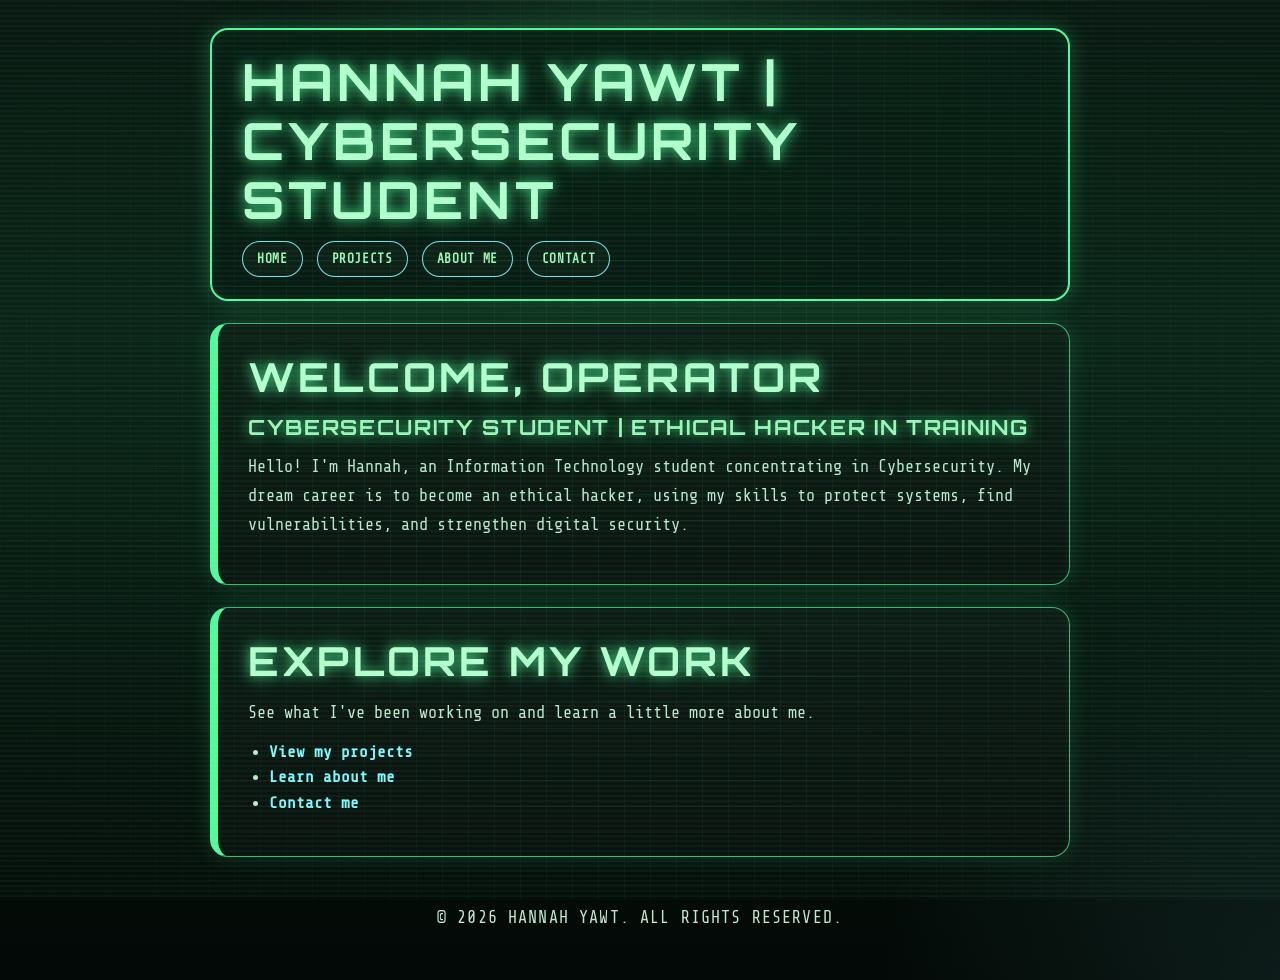
==== index.html @ 3c029028 "Removed the double slashes from the homepage title and kept the hacker-style heading formatting." ====
<!DOCTYPE html>
<html lang="en">
<head>
  <meta charset="UTF-8">
  <meta name="viewport" content="width=device-width, initial-scale=1.0">
  <meta name="description" content="Hannah Yawt's portfolio, web development projects, and contact information.">
  <title>Home | Hannah Yawt's Portfolio</title>
  <link rel="stylesheet" href="style.css">
</head>
<body>
  <header id="main-header">
    <h1>Hannah Yawt | Cybersecurity Student</h1>
    <nav aria-label="Main navigation">
      <ul>
        <li><a href="index.html" aria-current="page">Home</a></li>
        <li><a href="projects.html">Projects</a></li>
        <li><a href="about.html">About Me</a></li>
        <li><a href="contact.html">Contact</a></li>
      </ul>
    </nav>
  </header>

  <main>
    <section class="card">
      <h2>Welcome, Operator</h2>
      <h3>Cybersecurity Student | Ethical Hacker in Training</h3>
      <p>Hello! I'm Hannah, an Information Technology student concentrating in Cybersecurity. My dream career is to become an ethical hacker, using my skills to protect systems, find vulnerabilities, and strengthen digital security.</p>
    </section>

    <section class="card">
      <h2>Explore My Work</h2>
      <p>See what I've been working on and learn a little more about me.</p>
      <ul>
        <li><a href="projects.html">View my projects</a></li>
        <li><a href="about.html">Learn about me</a></li>
        <li><a href="contact.html">Contact me</a></li>
      </ul>
    </section>
  </main>

  <footer>
    <p>&copy; 2026 Hannah Yawt. All rights reserved.</p>
  </footer>
</body>
</html>
---- style.css ----
@import url('https://fonts.googleapis.com/css2?family=Orbitron:wght@500;700;800;900&family=Share+Tech+Mono&display=swap');

:root {
  --bg-1: #040b08;
  --bg-2: #071c12;
  --panel: rgba(7, 20, 14, 0.9);
  --panel-alt: rgba(11, 25, 18, 0.94);
  --green: #4efc9b;
  --green-soft: #9ef7ba;
  --green-bright: #b7ffcf;
  --cyan: #7ef9ff;
  --purple: #7d8cff;
  --text: #dcffe8;
  --muted: #bfe7d0;
  --shadow: rgba(78, 252, 155, 0.38);
}

* {
  box-sizing: border-box;
}

body {
  margin: 0;
  min-height: 100vh;
  font-family: 'Share Tech Mono', 'Courier New', monospace;
  color: var(--text);
  background:
    radial-gradient(circle at top, rgba(78, 252, 155, 0.10), transparent 30%),
    radial-gradient(circle at bottom right, rgba(126, 249, 255, 0.08), transparent 25%),
    linear-gradient(180deg, var(--bg-1) 0%, var(--bg-2) 35%, #030906 100%);
  position: relative;
  overflow-x: hidden;
}

body::before {
  content: "";
  position: fixed;
  inset: 0;
  background:
    linear-gradient(rgba(78, 252, 155, 0.06), rgba(78, 252, 155, 0.02)),
    repeating-linear-gradient(
      to bottom,
      rgba(255,255,255,0.03),
      rgba(255,255,255,0.03) 2px,
      transparent 2px,
      transparent 5px
    );
  pointer-events: none;
}

body::after {
  content: "";
  position: fixed;
  inset: 0;
  background-image:
    linear-gradient(rgba(78, 252, 155, 0.08) 1px, transparent 1px),
    linear-gradient(90deg, rgba(78, 252, 155, 0.06) 1px, transparent 1px);
  background-size: 26px 26px;
  mask-image: radial-gradient(circle at center, black 35%, transparent 100%);
  pointer-events: none;
}

p {
  line-height: 1.75;
  color: var(--muted);
  font-size: 1.05rem;
  margin: 0 0 1rem;
}

h1, h2, h3 {
  font-family: 'Orbitron', 'Share Tech Mono', monospace;
  letter-spacing: 0.08em;
  text-transform: uppercase;
  margin-top: 0;
  color: var(--green-bright);
  text-shadow: 0 0 12px rgba(78, 252, 155, 0.7), 0 0 24px rgba(78, 252, 155, 0.4);
}

img {
  max-width: 200px;
  height: auto;
  margin: 12px 0;
  padding: 6px;
  border: 3px solid var(--green);
  border-radius: 50%;
  box-shadow: 0 0 18px rgba(78, 252, 155, 0.45);
  background: rgba(78, 252, 155, 0.07);
}

a {
  color: var(--cyan);
  text-decoration: none;
  font-weight: 700;
  transition: 0.2s ease;
}

a:hover {
  color: #ffffff;
  text-decoration: underline;
  text-shadow: 0 0 8px rgba(126, 249, 255, 0.65);
}

#main-header {
  max-width: 860px;
  margin: 28px auto 20px;
  padding: 22px 30px;
  background: rgba(4, 17, 12, 0.9);
  border: 2px solid var(--green);
  border-radius: 18px;
  box-shadow: 0 0 22px rgba(78, 252, 155, 0.25), inset 0 0 18px rgba(78, 252, 155, 0.08);
}

#main-header h1 {
  margin: 0 0 12px 0;
  font-size: clamp(2.1rem, 5vw, 3.2rem);
  line-height: 1.15;
}

#main-header nav ul {
  list-style-type: none;
  padding: 0;
  margin: 0;
  display: flex;
  gap: 14px;
  flex-wrap: wrap;
}

#main-header nav a {
  display: inline-block;
  padding: 10px 14px;
  border-radius: 999px;
  border: 1px solid rgba(126, 249, 255, 0.9);
  background: rgba(11, 25, 18, 0.86);
  color: var(--green-soft);
  text-transform: uppercase;
  letter-spacing: 0.05em;
  font-size: 0.8rem;
}

#main-header nav a:hover {
  background: rgba(17, 35, 27, 0.96);
  text-decoration: none;
  box-shadow: 0 0 12px rgba(126, 249, 255, 0.22);
}

.card {
  max-width: 860px;
  margin: 22px auto;
  padding: 28px 30px;
  background: linear-gradient(180deg, rgba(10, 22, 17, 0.95), rgba(8, 15, 12, 0.96));
  border: 1px solid rgba(78, 252, 155, 0.7);
  border-left: 8px solid var(--green);
  border-radius: 18px;
  box-shadow: 0 0 22px rgba(78, 252, 155, 0.15), inset 0 0 18px rgba(126, 249, 255, 0.03);
}

.card h2 {
  margin-bottom: 12px;
  font-size: clamp(1.8rem, 4vw, 2.5rem);
}

.card h3 {
  font-size: 1.3rem;
  margin-bottom: 12px;
  color: var(--green-soft);
}

.card ul {
  padding-left: 1.3rem;
}

.card li {
  margin-bottom: 0.45rem;
  color: var(--muted);
}

footer {
  text-align: center;
  color: var(--green-soft);
  padding: 24px 20px 32px;
  font-size: 0.9rem;
  letter-spacing: 0.08em;
  text-transform: uppercase;
}

@media (max-width: 600px) {
  #main-header,
  .card {
    margin-left: 14px;
    margin-right: 14px;
    padding-left: 18px;
    padding-right: 18px;
  }

  #main-header nav ul {
    flex-direction: column;
    align-items: flex-start;
  }
}
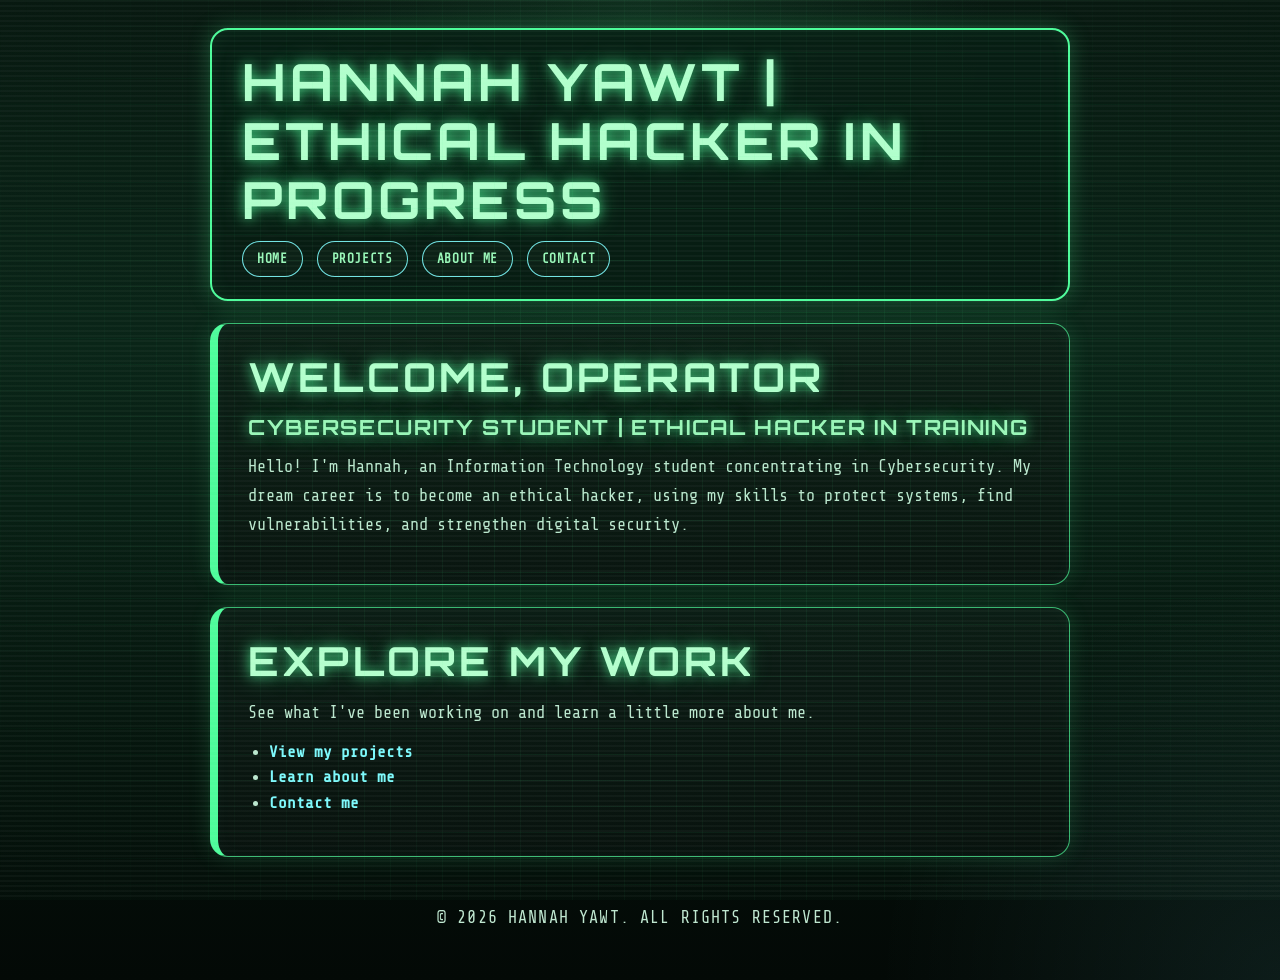
==== commit 89b58559: "Updated the homepage title to say 'Hannah Yawt | Ethical Hacker in Progress.'" ====
--- a/index.html
+++ b/index.html
@@ -9,7 +9,7 @@
 </head>
 <body>
   <header id="main-header">
-    <h1>Hannah Yawt | Cybersecurity Student</h1>
+    <h1>Hannah Yawt | Ethical Hacker in Progress</h1>
     <nav aria-label="Main navigation">
       <ul>
         <li><a href="index.html" aria-current="page">Home</a></li>
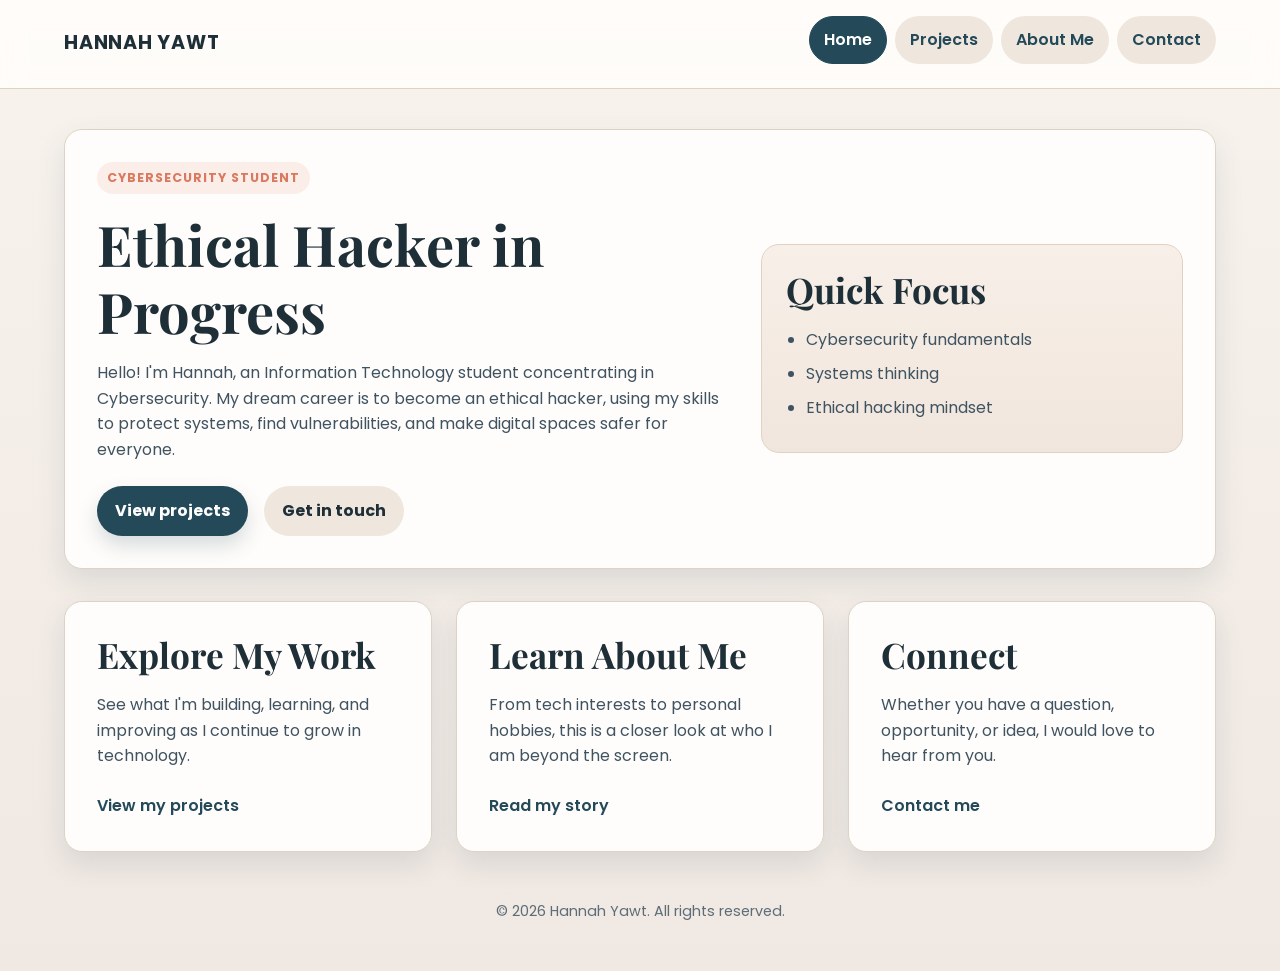
==== commit b50aaf3b: "Add responsive, polished styling to the portfolio site and improve the page layout across all pages." ====
--- a/index.html
+++ b/index.html
@@ -8,33 +8,60 @@
   <link rel="stylesheet" href="style.css">
 </head>
 <body>
-  <header id="main-header">
-    <h1>Hannah Yawt | Ethical Hacker in Progress</h1>
-    <nav aria-label="Main navigation">
-      <ul>
-        <li><a href="index.html" aria-current="page">Home</a></li>
-        <li><a href="projects.html">Projects</a></li>
-        <li><a href="about.html">About Me</a></li>
-        <li><a href="contact.html">Contact</a></li>
-      </ul>
-    </nav>
+  <header class="site-header">
+    <div class="inner">
+      <a class="brand" href="index.html">Hannah Yawt</a>
+      <nav aria-label="Main navigation">
+        <ul class="nav-list">
+          <li><a href="index.html" aria-current="page">Home</a></li>
+          <li><a href="projects.html">Projects</a></li>
+          <li><a href="about.html">About Me</a></li>
+          <li><a href="contact.html">Contact</a></li>
+        </ul>
+      </nav>
+    </div>
   </header>
 
-  <main>
-    <section class="card">
-      <h2>Welcome, Operator</h2>
-      <h3>Cybersecurity Student | Ethical Hacker in Training</h3>
-      <p>Hello! I'm Hannah, an Information Technology student concentrating in Cybersecurity. My dream career is to become an ethical hacker, using my skills to protect systems, find vulnerabilities, and strengthen digital security.</p>
+  <main class="page-shell">
+    <section class="card hero">
+      <div class="hero-copy">
+        <p class="eyebrow">Cybersecurity student</p>
+        <h1>Ethical Hacker in Progress</h1>
+        <p>Hello! I'm Hannah, an Information Technology student concentrating in Cybersecurity. My dream career is to become an ethical hacker, using my skills to protect systems, find vulnerabilities, and make digital spaces safer for everyone.</p>
+        <div class="hero-actions">
+          <a class="button primary" href="projects.html">View projects</a>
+          <a class="button secondary" href="contact.html">Get in touch</a>
+        </div>
+      </div>
+
+      <aside class="hero-panel" aria-label="Quick bio">
+        <h2>Quick Focus</h2>
+        <ul>
+          <li>Cybersecurity fundamentals</li>
+          <li>Systems thinking</li>
+          <li>Ethical hacking mindset</li>
+        </ul>
+      </aside>
     </section>
 
-    <section class="card">
-      <h2>Explore My Work</h2>
-      <p>See what I've been working on and learn a little more about me.</p>
-      <ul>
-        <li><a href="projects.html">View my projects</a></li>
-        <li><a href="about.html">Learn about me</a></li>
-        <li><a href="contact.html">Contact me</a></li>
-      </ul>
+    <section class="feature-grid">
+      <article class="card small-card">
+        <h2>Explore My Work</h2>
+        <p>See what I'm building, learning, and improving as I continue to grow in technology.</p>
+        <a href="projects.html">View my projects</a>
+      </article>
+
+      <article class="card small-card">
+        <h2>Learn About Me</h2>
+        <p>From tech interests to personal hobbies, this is a closer look at who I am beyond the screen.</p>
+        <a href="about.html">Read my story</a>
+      </article>
+
+      <article class="card small-card">
+        <h2>Connect</h2>
+        <p>Whether you have a question, opportunity, or idea, I would love to hear from you.</p>
+        <a href="contact.html">Contact me</a>
+      </article>
     </section>
   </main>
 
--- a/style.css
+++ b/style.css
@@ -1,199 +1,361 @@
-@import url('https://fonts.googleapis.com/css2?family=Orbitron:wght@500;700;800;900&family=Share+Tech+Mono&display=swap');
+@import url('https://fonts.googleapis.com/css2?family=Playfair+Display:wght@600;700;800&family=Poppins:wght@400;500;600;700&display=swap');
 
 :root {
-  --bg-1: #040b08;
-  --bg-2: #071c12;
-  --panel: rgba(7, 20, 14, 0.9);
-  --panel-alt: rgba(11, 25, 18, 0.94);
-  --green: #4efc9b;
-  --green-soft: #9ef7ba;
-  --green-bright: #b7ffcf;
-  --cyan: #7ef9ff;
-  --purple: #7d8cff;
-  --text: #dcffe8;
-  --muted: #bfe7d0;
-  --shadow: rgba(78, 252, 155, 0.38);
+  --page-bg: #f5efe8;
+  --surface: #fffdfb;
+  --surface-alt: #efe7de;
+  --primary: #244a5a;
+  --primary-soft: #4d7a8c;
+  --accent: #d9795f;
+  --accent-soft: #efb39e;
+  --highlight: #f4c56c;
+  --heading: #1e2f38;
+  --text: #3f5361;
+  --muted: #5d6d78;
+  --border: #dfd2c5;
+  --shadow: rgba(36, 74, 90, 0.12);
+  --space-1: 8px;
+  --space-2: 16px;
+  --space-3: 24px;
+  --space-4: 32px;
+  --space-5: 40px;
+  --space-6: 48px;
+  --radius: 18px;
 }
 
 * {
   box-sizing: border-box;
+}
+
+html {
+  scroll-behavior: smooth;
 }
 
 body {
   margin: 0;
   min-height: 100vh;
-  font-family: 'Share Tech Mono', 'Courier New', monospace;
+  font-family: 'Poppins', Arial, sans-serif;
+  background: linear-gradient(180deg, #f8f3ed 0%, #f0e8e2 100%);
   color: var(--text);
-  background:
-    radial-gradient(circle at top, rgba(78, 252, 155, 0.10), transparent 30%),
-    radial-gradient(circle at bottom right, rgba(126, 249, 255, 0.08), transparent 25%),
-    linear-gradient(180deg, var(--bg-1) 0%, var(--bg-2) 35%, #030906 100%);
-  position: relative;
-  overflow-x: hidden;
-}
-
-body::before {
-  content: "";
-  position: fixed;
-  inset: 0;
-  background:
-    linear-gradient(rgba(78, 252, 155, 0.06), rgba(78, 252, 155, 0.02)),
-    repeating-linear-gradient(
-      to bottom,
-      rgba(255,255,255,0.03),
-      rgba(255,255,255,0.03) 2px,
-      transparent 2px,
-      transparent 5px
-    );
-  pointer-events: none;
-}
-
-body::after {
-  content: "";
-  position: fixed;
-  inset: 0;
-  background-image:
-    linear-gradient(rgba(78, 252, 155, 0.08) 1px, transparent 1px),
-    linear-gradient(90deg, rgba(78, 252, 155, 0.06) 1px, transparent 1px);
-  background-size: 26px 26px;
-  mask-image: radial-gradient(circle at center, black 35%, transparent 100%);
-  pointer-events: none;
+  line-height: 1.6;
+}
+
+img {
+  max-width: 100%;
+  display: block;
 }
 
 p {
-  line-height: 1.75;
-  color: var(--muted);
-  font-size: 1.05rem;
-  margin: 0 0 1rem;
-}
-
-h1, h2, h3 {
-  font-family: 'Orbitron', 'Share Tech Mono', monospace;
-  letter-spacing: 0.08em;
+  margin: 0 0 var(--space-2);
+}
+
+ul {
+  margin: 0;
+  padding-left: 1.25rem;
+}
+
+li {
+  margin-bottom: var(--space-1);
+}
+
+a {
+  color: var(--primary);
+  text-decoration: none;
+  font-weight: 600;
+}
+
+a:hover,
+a:focus-visible {
+  color: var(--accent);
+}
+
+h1,
+h2,
+h3 {
+  margin-top: 0;
+  font-family: 'Playfair Display', Georgia, serif;
+  color: var(--heading);
+  line-height: 1.2;
+}
+
+h1 {
+  font-size: clamp(2.1rem, 5vw, 3.5rem);
+  margin-bottom: var(--space-2);
+}
+
+h2 {
+  font-size: clamp(1.5rem, 3vw, 2.2rem);
+  margin-bottom: var(--space-2);
+}
+
+h3 {
+  font-size: 1.35rem;
+  margin-bottom: var(--space-1);
+}
+
+.site-header {
+  background: rgba(255, 253, 251, 0.88);
+  border-bottom: 1px solid var(--border);
+  backdrop-filter: blur(12px);
+  position: sticky;
+  top: 0;
+  z-index: 20;
+}
+
+.inner {
+  max-width: 1200px;
+  margin: 0 auto;
+  padding: var(--space-2) var(--space-3);
+  display: flex;
+  justify-content: space-between;
+  align-items: center;
+  gap: var(--space-2);
+}
+
+.brand {
+  font-size: 1.2rem;
+  font-weight: 700;
+  letter-spacing: 0.04em;
   text-transform: uppercase;
-  margin-top: 0;
-  color: var(--green-bright);
-  text-shadow: 0 0 12px rgba(78, 252, 155, 0.7), 0 0 24px rgba(78, 252, 155, 0.4);
-}
-
-img {
-  max-width: 200px;
-  height: auto;
-  margin: 12px 0;
-  padding: 6px;
-  border: 3px solid var(--green);
-  border-radius: 50%;
-  box-shadow: 0 0 18px rgba(78, 252, 155, 0.45);
-  background: rgba(78, 252, 155, 0.07);
-}
-
-a {
-  color: var(--cyan);
-  text-decoration: none;
-  font-weight: 700;
-  transition: 0.2s ease;
-}
-
-a:hover {
-  color: #ffffff;
-  text-decoration: underline;
-  text-shadow: 0 0 8px rgba(126, 249, 255, 0.65);
-}
-
-#main-header {
-  max-width: 860px;
-  margin: 28px auto 20px;
-  padding: 22px 30px;
-  background: rgba(4, 17, 12, 0.9);
-  border: 2px solid var(--green);
-  border-radius: 18px;
-  box-shadow: 0 0 22px rgba(78, 252, 155, 0.25), inset 0 0 18px rgba(78, 252, 155, 0.08);
-}
-
-#main-header h1 {
-  margin: 0 0 12px 0;
-  font-size: clamp(2.1rem, 5vw, 3.2rem);
-  line-height: 1.15;
-}
-
-#main-header nav ul {
-  list-style-type: none;
+  color: var(--heading);
+}
+
+.nav-list {
+  list-style: none;
+  display: flex;
+  flex-wrap: wrap;
+  gap: var(--space-1);
   padding: 0;
   margin: 0;
-  display: flex;
-  gap: 14px;
-  flex-wrap: wrap;
-}
-
-#main-header nav a {
+}
+
+.nav-list a {
   display: inline-block;
   padding: 10px 14px;
   border-radius: 999px;
-  border: 1px solid rgba(126, 249, 255, 0.9);
-  background: rgba(11, 25, 18, 0.86);
-  color: var(--green-soft);
+  background: var(--surface-alt);
+  border: 1px solid transparent;
+  transition: all 0.2s ease;
+}
+
+.nav-list a:hover,
+.nav-list a[aria-current="page"] {
+  background: var(--primary);
+  color: #fff;
+  border-color: var(--primary);
+}
+
+.page-shell {
+  max-width: 1200px;
+  margin: 0 auto;
+  padding: var(--space-5) var(--space-3) var(--space-6);
+}
+
+.card {
+  background: var(--surface);
+  border: 1px solid var(--border);
+  border-radius: var(--radius);
+  box-shadow: 0 12px 28px var(--shadow);
+  padding: var(--space-4);
+}
+
+.hero {
+  display: grid;
+  gap: var(--space-4);
+  align-items: center;
+}
+
+.hero-copy {
+  max-width: 680px;
+}
+
+.eyebrow {
+  display: inline-block;
+  margin-bottom: var(--space-2);
+  padding: 6px 10px;
+  border-radius: 999px;
+  background: rgba(217, 121, 95, 0.12);
+  color: var(--accent);
+  font-size: 0.78rem;
+  letter-spacing: 0.08em;
   text-transform: uppercase;
-  letter-spacing: 0.05em;
-  font-size: 0.8rem;
-}
-
-#main-header nav a:hover {
-  background: rgba(17, 35, 27, 0.96);
-  text-decoration: none;
-  box-shadow: 0 0 12px rgba(126, 249, 255, 0.22);
-}
-
-.card {
-  max-width: 860px;
-  margin: 22px auto;
-  padding: 28px 30px;
-  background: linear-gradient(180deg, rgba(10, 22, 17, 0.95), rgba(8, 15, 12, 0.96));
-  border: 1px solid rgba(78, 252, 155, 0.7);
-  border-left: 8px solid var(--green);
-  border-radius: 18px;
-  box-shadow: 0 0 22px rgba(78, 252, 155, 0.15), inset 0 0 18px rgba(126, 249, 255, 0.03);
-}
-
-.card h2 {
-  margin-bottom: 12px;
-  font-size: clamp(1.8rem, 4vw, 2.5rem);
-}
-
-.card h3 {
-  font-size: 1.3rem;
-  margin-bottom: 12px;
-  color: var(--green-soft);
-}
-
-.card ul {
-  padding-left: 1.3rem;
-}
-
-.card li {
-  margin-bottom: 0.45rem;
-  color: var(--muted);
+  font-weight: 700;
+}
+
+.hero-actions {
+  display: flex;
+  flex-wrap: wrap;
+  gap: var(--space-2);
+  margin-top: var(--space-3);
+}
+
+.button {
+  display: inline-block;
+  padding: 12px 18px;
+  border-radius: 999px;
+  font-weight: 700;
+  transition: transform 0.2s ease, box-shadow 0.2s ease;
+}
+
+.button:hover {
+  transform: translateY(-1px);
+}
+
+.button.primary {
+  background: var(--primary);
+  color: #fff;
+  box-shadow: 0 10px 20px rgba(36, 74, 90, 0.18);
+}
+
+.button.secondary {
+  background: var(--surface-alt);
+  color: var(--heading);
+}
+
+.hero-panel {
+  background: linear-gradient(180deg, #f7efe8, #f1e6dd);
+  border: 1px solid var(--border);
+  border-radius: var(--radius);
+  padding: var(--space-3);
+}
+
+.hero-panel h2 {
+  margin-bottom: var(--space-2);
+}
+
+.feature-grid,
+.project-grid,
+.interest-grid {
+  display: grid;
+  gap: var(--space-3);
+  margin-top: var(--space-4);
+}
+
+.small-card {
+  min-height: 100%;
+}
+
+.small-card a {
+  display: inline-block;
+  margin-top: var(--space-1);
+}
+
+.about-layout {
+  display: grid;
+  gap: var(--space-3);
+  align-items: center;
+}
+
+.about-image-wrap {
+  background: linear-gradient(180deg, rgba(77, 122, 140, 0.1), rgba(217, 121, 95, 0.08));
+  border: 1px solid var(--border);
+  border-radius: var(--radius);
+  overflow: hidden;
+}
+
+.about-image-wrap img {
+  width: 100%;
+  height: 100%;
+  object-fit: cover;
+}
+
+.project-intro {
+  margin-bottom: var(--space-3);
+}
+
+.project-card {
+  display: flex;
+  flex-direction: column;
+  gap: var(--space-1);
+}
+
+.contact-layout {
+  display: grid;
+  gap: var(--space-4);
+  align-items: center;
+}
+
+.contact-card {
+  background: rgba(77, 122, 140, 0.06);
+  border: 1px solid var(--border);
+  border-radius: var(--radius);
+  padding: var(--space-3);
+}
+
+.contact-card ul {
+  list-style: none;
+  padding: 0;
 }
 
 footer {
   text-align: center;
-  color: var(--green-soft);
-  padding: 24px 20px 32px;
+  padding: 0 var(--space-3) var(--space-4);
+  color: var(--muted);
   font-size: 0.9rem;
-  letter-spacing: 0.08em;
-  text-transform: uppercase;
-}
-
-@media (max-width: 600px) {
-  #main-header,
-  .card {
-    margin-left: 14px;
-    margin-right: 14px;
-    padding-left: 18px;
-    padding-right: 18px;
-  }
-
-  #main-header nav ul {
+}
+
+@media (min-width: 768px) {
+  .hero,
+  .about-layout,
+  .contact-layout {
+    grid-template-columns: 1.2fr 0.8fr;
+  }
+
+  .feature-grid {
+    grid-template-columns: repeat(3, minmax(0, 1fr));
+  }
+
+  .project-grid,
+  .interest-grid {
+    grid-template-columns: repeat(2, minmax(0, 1fr));
+  }
+}
+
+@media (min-width: 1200px) {
+  .project-grid,
+  .interest-grid {
+    grid-template-columns: repeat(3, minmax(0, 1fr));
+  }
+}
+
+@media (max-width: 767px) {
+  .inner {
     flex-direction: column;
     align-items: flex-start;
   }
-}
+
+  .nav-list {
+    width: 100%;
+    flex-direction: column;
+  }
+
+  .nav-list a {
+    width: 100%;
+    text-align: center;
+  }
+
+  .page-shell {
+    padding-top: var(--space-4);
+  }
+
+  .card {
+    padding: var(--space-3);
+  }
+}
+
+@media (max-width: 480px) {
+  .page-shell {
+    padding-left: var(--space-2);
+    padding-right: var(--space-2);
+  }
+
+  .button,
+  .nav-list a {
+    width: 100%;
+    text-align: center;
+  }
+
+  .hero-actions {
+    flex-direction: column;
+  }
+}
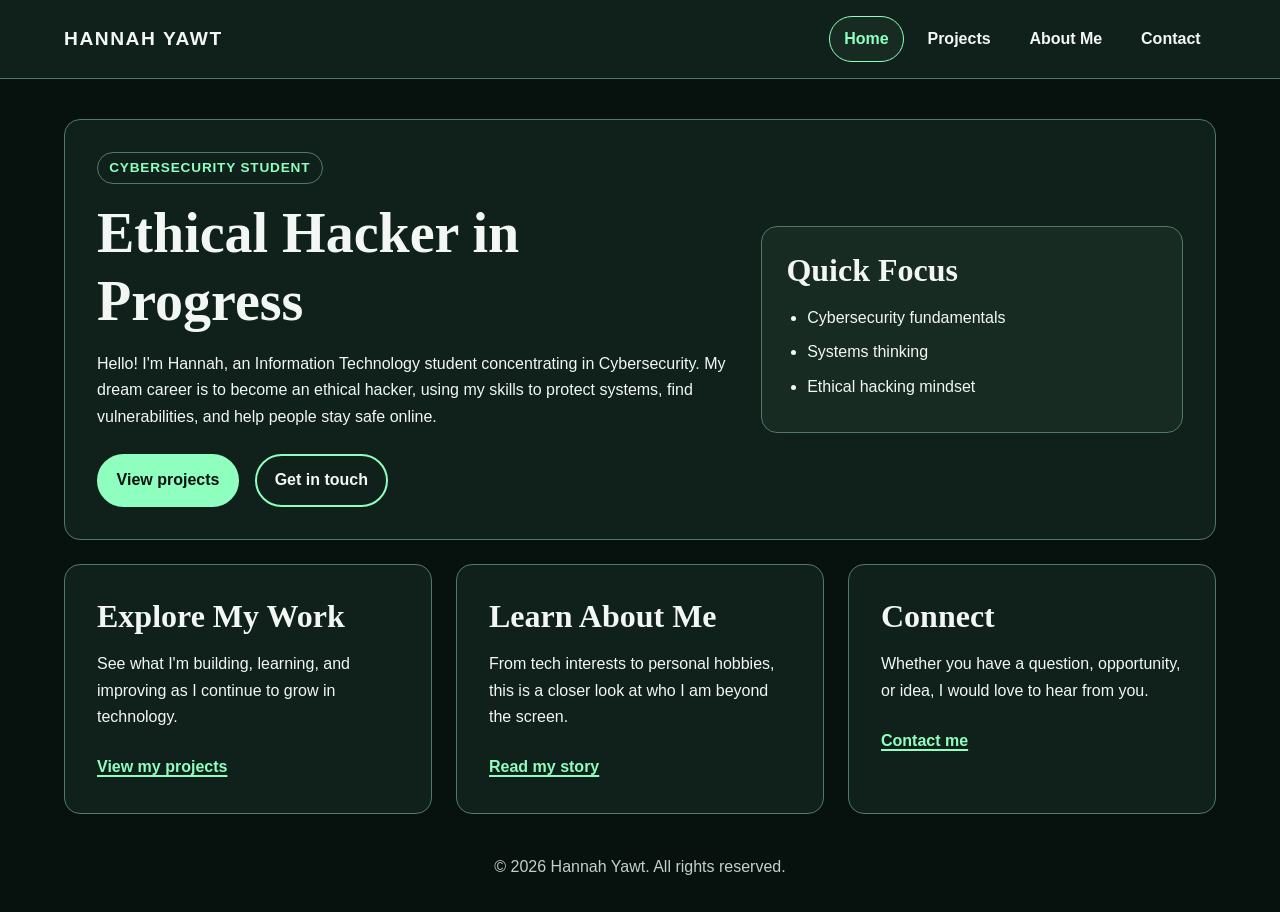
==== commit 9034ed21: "Improve portfolio accessibility, visual consistency, and contact form" ====
--- a/index.html
+++ b/index.html
@@ -8,6 +8,7 @@
   <link rel="stylesheet" href="style.css">
 </head>
 <body>
+  <a class="skip-link" href="#main-content">Skip to main content</a>
   <header class="site-header">
     <div class="inner">
       <a class="brand" href="index.html">Hannah Yawt</a>
@@ -21,21 +22,19 @@
       </nav>
     </div>
   </header>
-
-  <main class="page-shell">
-    <section class="card hero">
+  <main id="main-content" class="page-shell">
+    <section class="card hero" aria-labelledby="page-title">
       <div class="hero-copy">
         <p class="eyebrow">Cybersecurity student</p>
-        <h1>Ethical Hacker in Progress</h1>
-        <p>Hello! I'm Hannah, an Information Technology student concentrating in Cybersecurity. My dream career is to become an ethical hacker, using my skills to protect systems, find vulnerabilities, and make digital spaces safer for everyone.</p>
+        <h1 id="page-title">Ethical Hacker in Progress</h1>
+        <p>Hello! I'm Hannah, an Information Technology student concentrating in Cybersecurity. My dream career is to become an ethical hacker, using my skills to protect systems, find vulnerabilities, and help people stay safe online.</p>
         <div class="hero-actions">
           <a class="button primary" href="projects.html">View projects</a>
           <a class="button secondary" href="contact.html">Get in touch</a>
         </div>
       </div>
-
-      <aside class="hero-panel" aria-label="Quick bio">
-        <h2>Quick Focus</h2>
+      <aside class="hero-panel" aria-labelledby="quick-focus-title">
+        <h2 id="quick-focus-title">Quick Focus</h2>
         <ul>
           <li>Cybersecurity fundamentals</li>
           <li>Systems thinking</li>
@@ -43,20 +42,17 @@
         </ul>
       </aside>
     </section>
-
-    <section class="feature-grid">
+    <section class="feature-grid" aria-label="Explore the portfolio">
       <article class="card small-card">
         <h2>Explore My Work</h2>
         <p>See what I'm building, learning, and improving as I continue to grow in technology.</p>
         <a href="projects.html">View my projects</a>
       </article>
-
       <article class="card small-card">
         <h2>Learn About Me</h2>
         <p>From tech interests to personal hobbies, this is a closer look at who I am beyond the screen.</p>
         <a href="about.html">Read my story</a>
       </article>
-
       <article class="card small-card">
         <h2>Connect</h2>
         <p>Whether you have a question, opportunity, or idea, I would love to hear from you.</p>
@@ -64,9 +60,6 @@
       </article>
     </section>
   </main>
-
-  <footer>
-    <p>&copy; 2026 Hannah Yawt. All rights reserved.</p>
-  </footer>
+  <footer><p>&copy; 2026 Hannah Yawt. All rights reserved.</p></footer>
 </body>
 </html>
--- a/style.css
+++ b/style.css
@@ -1,107 +1,62 @@
-@import url('https://fonts.googleapis.com/css2?family=Playfair+Display:wght@600;700;800&family=Poppins:wght@400;500;600;700&display=swap');
-
 :root {
-  --page-bg: #f5efe8;
-  --surface: #fffdfb;
-  --surface-alt: #efe7de;
-  --primary: #244a5a;
-  --primary-soft: #4d7a8c;
-  --accent: #d9795f;
-  --accent-soft: #efb39e;
-  --highlight: #f4c56c;
-  --heading: #1e2f38;
-  --text: #3f5361;
-  --muted: #5d6d78;
-  --border: #dfd2c5;
-  --shadow: rgba(36, 74, 90, 0.12);
-  --space-1: 8px;
-  --space-2: 16px;
-  --space-3: 24px;
-  --space-4: 32px;
-  --space-5: 40px;
-  --space-6: 48px;
-  --radius: 18px;
+  color-scheme: dark;
+  --page-bg: #07120f;
+  --surface: #10211b;
+  --surface-raised: #172b23;
+  --text: #f2f7f4;
+  --muted: #c3d0c8;
+  --mint: #8fffc0;
+  --mint-hover: #b0ffd2;
+  --border: #527965;
+  --danger: #ffb4ab;
+  --space-1: 0.5rem;
+  --space-2: 1rem;
+  --space-3: 1.5rem;
+  --space-4: 2rem;
+  --space-5: 2.5rem;
+  --radius: 1rem;
 }
 
-* {
-  box-sizing: border-box;
-}
-
-html {
-  scroll-behavior: smooth;
-}
-
+* { box-sizing: border-box; }
+html { scroll-behavior: smooth; }
 body {
   margin: 0;
   min-height: 100vh;
-  font-family: 'Poppins', Arial, sans-serif;
-  background: linear-gradient(180deg, #f8f3ed 0%, #f0e8e2 100%);
   color: var(--text);
-  line-height: 1.6;
+  background: var(--page-bg);
+  font-family: Arial, Helvetica, sans-serif;
+  font-size: 1rem;
+  line-height: 1.65;
 }
+img { display: block; max-width: 100%; }
+p { margin: 0 0 var(--space-2); }
+a { color: var(--mint); font-weight: 700; text-decoration-thickness: 0.12em; text-underline-offset: 0.2em; }
+a:hover { color: var(--mint-hover); }
+a:focus-visible, button:focus-visible, input:focus-visible, textarea:focus-visible {
+  outline: 3px solid var(--mint-hover);
+  outline-offset: 3px;
+}
+h1, h2, h3 { margin: 0 0 var(--space-2); line-height: 1.2; }
+h1, h2 { font-family: Georgia, 'Times New Roman', serif; }
+h1 { font-size: clamp(2.2rem, 5vw, 3.5rem); }
+h2 { font-size: clamp(1.5rem, 3vw, 2rem); }
+h3 { font-size: 1.25rem; }
+ul { margin: 0; padding-left: 1.3rem; }
+li { margin-bottom: var(--space-1); }
 
-img {
-  max-width: 100%;
-  display: block;
+.skip-link {
+  position: absolute;
+  z-index: 100;
+  top: var(--space-2);
+  left: var(--space-2);
+  padding: 0.7rem 1rem;
+  transform: translateY(-200%);
+  background: var(--mint);
+  color: #07120f;
+  border-radius: 0.4rem;
 }
-
-p {
-  margin: 0 0 var(--space-2);
-}
-
-ul {
-  margin: 0;
-  padding-left: 1.25rem;
-}
-
-li {
-  margin-bottom: var(--space-1);
-}
-
-a {
-  color: var(--primary);
-  text-decoration: none;
-  font-weight: 600;
-}
-
-a:hover,
-a:focus-visible {
-  color: var(--accent);
-}
-
-h1,
-h2,
-h3 {
-  margin-top: 0;
-  font-family: 'Playfair Display', Georgia, serif;
-  color: var(--heading);
-  line-height: 1.2;
-}
-
-h1 {
-  font-size: clamp(2.1rem, 5vw, 3.5rem);
-  margin-bottom: var(--space-2);
-}
-
-h2 {
-  font-size: clamp(1.5rem, 3vw, 2.2rem);
-  margin-bottom: var(--space-2);
-}
-
-h3 {
-  font-size: 1.35rem;
-  margin-bottom: var(--space-1);
-}
-
-.site-header {
-  background: rgba(255, 253, 251, 0.88);
-  border-bottom: 1px solid var(--border);
-  backdrop-filter: blur(12px);
-  position: sticky;
-  top: 0;
-  z-index: 20;
-}
-
+.skip-link:focus { transform: translateY(0); color: #07120f; }
+.site-header { background: var(--surface); border-bottom: 1px solid var(--border); }
 .inner {
   max-width: 1200px;
   margin: 0 auto;
@@ -111,251 +66,108 @@
   align-items: center;
   gap: var(--space-2);
 }
-
-.brand {
-  font-size: 1.2rem;
-  font-weight: 700;
-  letter-spacing: 0.04em;
-  text-transform: uppercase;
-  color: var(--heading);
-}
-
-.nav-list {
-  list-style: none;
-  display: flex;
-  flex-wrap: wrap;
-  gap: var(--space-1);
-  padding: 0;
-  margin: 0;
-}
-
+.brand { color: var(--text); font-size: 1.2rem; font-weight: 800; letter-spacing: 0.08em; text-decoration: none; text-transform: uppercase; }
+.nav-list { display: flex; flex-wrap: wrap; gap: var(--space-1); margin: 0; padding: 0; list-style: none; }
+.nav-list li { margin: 0; }
 .nav-list a {
   display: inline-block;
-  padding: 10px 14px;
+  padding: 0.55rem 0.9rem;
+  border: 1px solid transparent;
   border-radius: 999px;
-  background: var(--surface-alt);
-  border: 1px solid transparent;
-  transition: all 0.2s ease;
+  color: var(--text);
+  text-decoration: none;
 }
-
-.nav-list a:hover,
-.nav-list a[aria-current="page"] {
-  background: var(--primary);
-  color: #fff;
-  border-color: var(--primary);
-}
-
-.page-shell {
-  max-width: 1200px;
-  margin: 0 auto;
-  padding: var(--space-5) var(--space-3) var(--space-6);
-}
-
-.card {
-  background: var(--surface);
-  border: 1px solid var(--border);
-  border-radius: var(--radius);
-  box-shadow: 0 12px 28px var(--shadow);
-  padding: var(--space-4);
-}
-
-.hero {
-  display: grid;
-  gap: var(--space-4);
-  align-items: center;
-}
-
-.hero-copy {
-  max-width: 680px;
-}
-
+.nav-list a:hover, .nav-list a[aria-current="page"] { border-color: var(--mint); background: var(--surface-raised); color: var(--mint); }
+.page-shell { position: relative; max-width: 1200px; margin: 0 auto; padding: var(--space-5) var(--space-3) var(--space-5); }
+.card { padding: var(--space-4); background: var(--surface); border: 1px solid var(--border); border-radius: var(--radius); }
+.hero { display: grid; align-items: center; gap: var(--space-4); }
+.hero-copy { max-width: 44rem; }
 .eyebrow {
   display: inline-block;
-  margin-bottom: var(--space-2);
-  padding: 6px 10px;
+  margin: 0 0 var(--space-2);
+  padding: 0.25rem 0.7rem;
+  border: 1px solid var(--border);
   border-radius: 999px;
-  background: rgba(217, 121, 95, 0.12);
-  color: var(--accent);
-  font-size: 0.78rem;
-  letter-spacing: 0.08em;
+  color: var(--mint);
+  font-size: 0.85rem;
+  font-weight: 700;
+  letter-spacing: 0.06em;
   text-transform: uppercase;
-  font-weight: 700;
 }
-
-.hero-actions {
-  display: flex;
-  flex-wrap: wrap;
-  gap: var(--space-2);
-  margin-top: var(--space-3);
-}
-
+.hero-actions { display: flex; flex-wrap: wrap; gap: var(--space-2); margin-top: var(--space-3); }
 .button {
   display: inline-block;
-  padding: 12px 18px;
+  padding: 0.7rem 1.1rem;
+  border: 2px solid var(--mint);
   border-radius: 999px;
+  font: inherit;
   font-weight: 700;
-  transition: transform 0.2s ease, box-shadow 0.2s ease;
+  text-align: center;
+  text-decoration: none;
+  cursor: pointer;
 }
-
-.button:hover {
-  transform: translateY(-1px);
+.button.primary { background: var(--mint); color: #07120f; }
+.button.primary:hover { background: var(--mint-hover); border-color: var(--mint-hover); color: #07120f; }
+.button.secondary { background: transparent; color: var(--text); }
+.button.secondary:hover { background: var(--surface-raised); color: var(--mint); }
+.hero-panel, .contact-card { padding: var(--space-3); background: var(--surface-raised); border: 1px solid var(--border); border-radius: var(--radius); }
+.feature-grid, .project-grid, .interest-grid { display: grid; gap: var(--space-3); margin-top: var(--space-3); }
+.small-card { min-height: 100%; }
+.small-card a { display: inline-block; margin-top: var(--space-1); }
+.project-intro { margin-bottom: var(--space-3); }
+.project-card { display: flex; flex-direction: column; align-items: flex-start; gap: var(--space-1); }
+.project-card p { margin-bottom: 0; }
+.about-layout, .contact-layout { display: grid; align-items: center; gap: var(--space-4); }
+.about-image-wrap { overflow: hidden; border: 1px solid var(--border); border-radius: var(--radius); background: var(--surface-raised); }
+.about-image-wrap img { width: 100%; height: 100%; max-height: 34rem; object-fit: cover; }
+.interests-section { margin-top: var(--space-3); }
+.interest-grid { margin-top: var(--space-2); }
+.interest-card { background: var(--surface-raised); }
+.contact-card { margin-top: var(--space-3); }
+.contact-card ul { padding: 0; list-style: none; }
+.contact-card li { margin-bottom: var(--space-1); }
+.form-card { background: var(--surface-raised); }
+.form-field { margin: var(--space-3) 0; }
+.form-field label { display: block; margin-bottom: 0.4rem; font-weight: 700; }
+.form-field label span { color: var(--muted); font-size: 0.9rem; font-weight: 400; }
+input, textarea {
+  width: 100%;
+  padding: 0.75rem;
+  border: 2px solid var(--border);
+  border-radius: 0.45rem;
+  background: var(--page-bg);
+  color: var(--text);
+  font: inherit;
 }
-
-.button.primary {
-  background: var(--primary);
-  color: #fff;
-  box-shadow: 0 10px 20px rgba(36, 74, 90, 0.18);
-}
-
-.button.secondary {
-  background: var(--surface-alt);
-  color: var(--heading);
-}
-
-.hero-panel {
-  background: linear-gradient(180deg, #f7efe8, #f1e6dd);
-  border: 1px solid var(--border);
-  border-radius: var(--radius);
-  padding: var(--space-3);
-}
-
-.hero-panel h2 {
-  margin-bottom: var(--space-2);
-}
-
-.feature-grid,
-.project-grid,
-.interest-grid {
-  display: grid;
-  gap: var(--space-3);
-  margin-top: var(--space-4);
-}
-
-.small-card {
-  min-height: 100%;
-}
-
-.small-card a {
-  display: inline-block;
-  margin-top: var(--space-1);
-}
-
-.about-layout {
-  display: grid;
-  gap: var(--space-3);
-  align-items: center;
-}
-
-.about-image-wrap {
-  background: linear-gradient(180deg, rgba(77, 122, 140, 0.1), rgba(217, 121, 95, 0.08));
-  border: 1px solid var(--border);
-  border-radius: var(--radius);
-  overflow: hidden;
-}
-
-.about-image-wrap img {
-  width: 100%;
-  height: 100%;
-  object-fit: cover;
-}
-
-.project-intro {
-  margin-bottom: var(--space-3);
-}
-
-.project-card {
-  display: flex;
-  flex-direction: column;
-  gap: var(--space-1);
-}
-
-.contact-layout {
-  display: grid;
-  gap: var(--space-4);
-  align-items: center;
-}
-
-.contact-card {
-  background: rgba(77, 122, 140, 0.06);
-  border: 1px solid var(--border);
-  border-radius: var(--radius);
-  padding: var(--space-3);
-}
-
-.contact-card ul {
-  list-style: none;
-  padding: 0;
-}
-
-footer {
-  text-align: center;
-  padding: 0 var(--space-3) var(--space-4);
-  color: var(--muted);
-  font-size: 0.9rem;
-}
+textarea { resize: vertical; }
+input[aria-invalid="true"], textarea[aria-invalid="true"] { border-color: var(--danger); }
+.field-error { margin: 0.35rem 0 0; color: var(--danger); font-weight: 700; }
+.form-status { min-height: 1.6em; margin: var(--space-2) 0 0; color: var(--text); }
+footer { padding: 0 var(--space-3) var(--space-4); color: var(--muted); text-align: center; }
+footer p { margin: 0; }
 
 @media (min-width: 768px) {
-  .hero,
-  .about-layout,
-  .contact-layout {
-    grid-template-columns: 1.2fr 0.8fr;
-  }
-
-  .feature-grid {
-    grid-template-columns: repeat(3, minmax(0, 1fr));
-  }
-
-  .project-grid,
-  .interest-grid {
-    grid-template-columns: repeat(2, minmax(0, 1fr));
-  }
+  .hero, .about-layout, .contact-layout { grid-template-columns: 1.2fr 0.8fr; }
+  .feature-grid { grid-template-columns: repeat(3, minmax(0, 1fr)); }
+  .project-grid, .interest-grid { grid-template-columns: repeat(2, minmax(0, 1fr)); }
 }
-
-@media (min-width: 1200px) {
-  .project-grid,
-  .interest-grid {
-    grid-template-columns: repeat(3, minmax(0, 1fr));
-  }
+@media (min-width: 1100px) {
+  .project-grid, .interest-grid { grid-template-columns: repeat(3, minmax(0, 1fr)); }
 }
-
 @media (max-width: 767px) {
-  .inner {
-    flex-direction: column;
-    align-items: flex-start;
-  }
-
-  .nav-list {
-    width: 100%;
-    flex-direction: column;
-  }
-
-  .nav-list a {
-    width: 100%;
-    text-align: center;
-  }
-
-  .page-shell {
-    padding-top: var(--space-4);
-  }
-
-  .card {
-    padding: var(--space-3);
-  }
+  .inner { align-items: flex-start; flex-direction: column; }
+  .nav-list { width: 100%; }
+  .nav-list a { padding: 0.5rem 0.65rem; }
+  .page-shell { padding-top: var(--space-4); }
+  .card { padding: var(--space-3); }
 }
-
 @media (max-width: 480px) {
-  .page-shell {
-    padding-left: var(--space-2);
-    padding-right: var(--space-2);
-  }
-
-  .button,
-  .nav-list a {
-    width: 100%;
-    text-align: center;
-  }
-
-  .hero-actions {
-    flex-direction: column;
-  }
+  .page-shell { padding-right: var(--space-2); padding-left: var(--space-2); }
+  .nav-list { flex-direction: column; }
+  .nav-list a { width: 100%; }
+  .hero-actions { flex-direction: column; }
+  .button { width: 100%; }
 }
+@media (prefers-reduced-motion: reduce) {
+  *, *::before, *::after { scroll-behavior: auto !important; }
+}
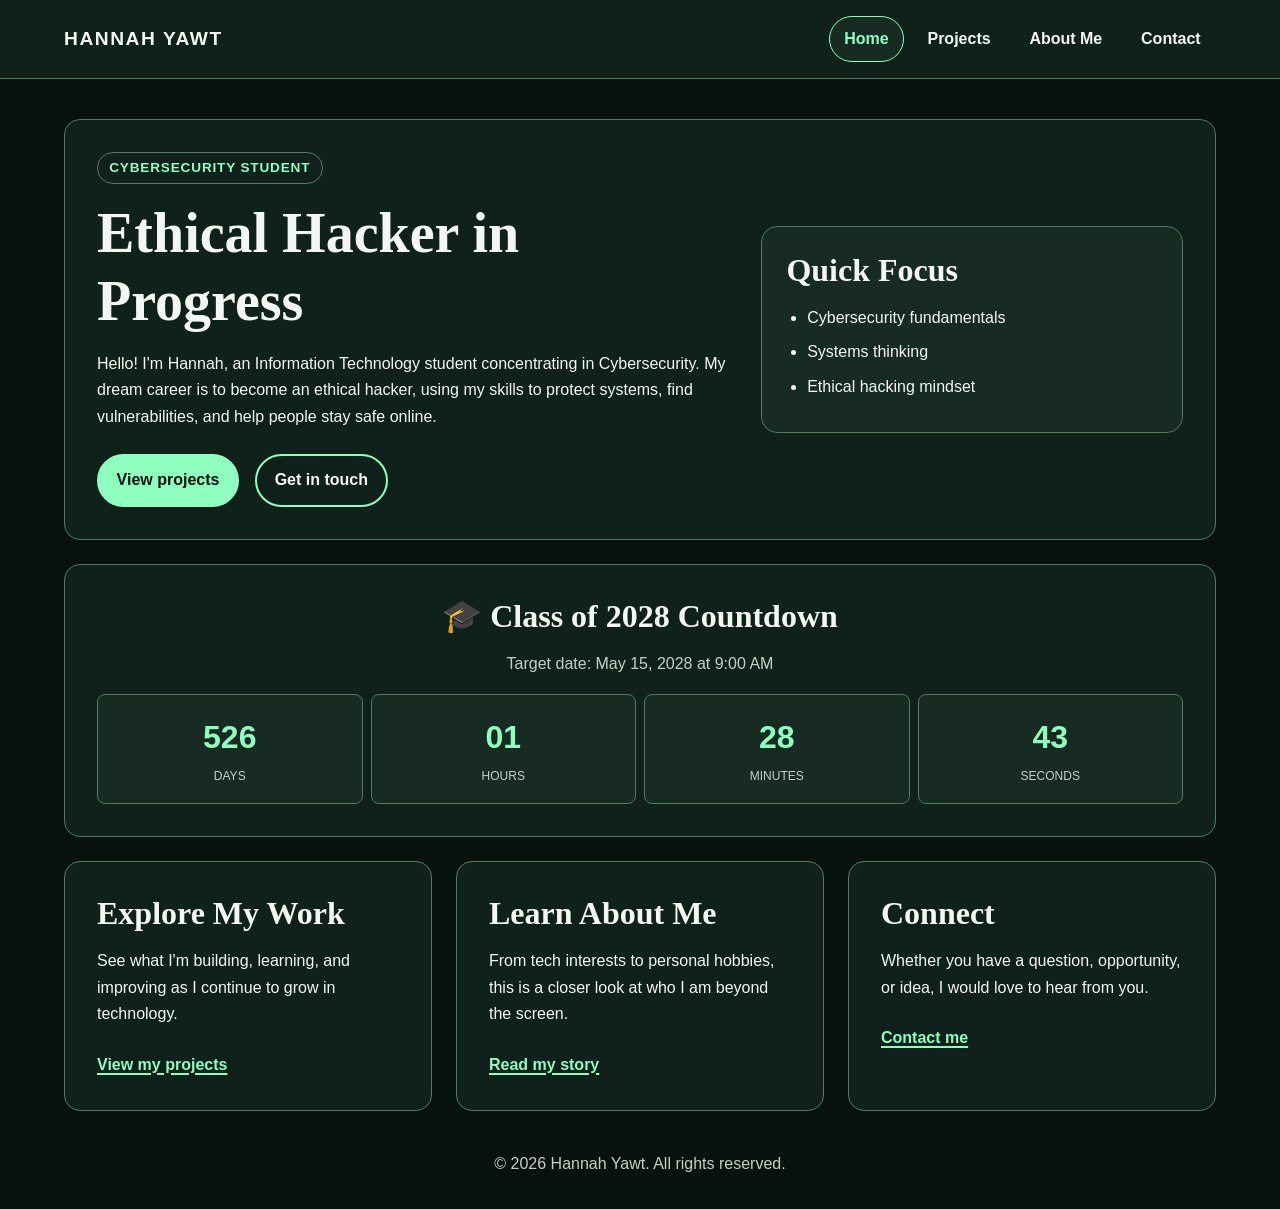
==== commit 17527ca3: "Add the graduation countdown to the My-First-Site homepage" ====
--- a/index.html
+++ b/index.html
@@ -42,6 +42,19 @@
         </ul>
       </aside>
     </section>
+
+    <section class="card grad-card" aria-labelledby="grad-title">
+      <h2 id="grad-title">🎓 Class of 2028 Countdown</h2>
+      <p class="grad-subtitle">Target date: May 15, 2028 at 9:00 AM</p>
+      <div id="countdown-display" class="timer-grid" role="timer" aria-label="Time remaining until graduation" aria-live="off">
+        <div class="time-box"><span id="days" class="time-value">--</span><span class="time-label">Days</span></div>
+        <div class="time-box"><span id="hours" class="time-value">--</span><span class="time-label">Hours</span></div>
+        <div class="time-box"><span id="minutes" class="time-value">--</span><span class="time-label">Minutes</span></div>
+        <div class="time-box"><span id="seconds" class="time-value">--</span><span class="time-label">Seconds</span></div>
+      </div>
+      <p id="countdown-complete" class="completion-message" role="status" hidden>🎉 Congratulations, Graduate! 🎉</p>
+    </section>
+
     <section class="feature-grid" aria-label="Explore the portfolio">
       <article class="card small-card">
         <h2>Explore My Work</h2>
@@ -61,5 +74,32 @@
     </section>
   </main>
   <footer><p>&copy; 2026 Hannah Yawt. All rights reserved.</p></footer>
+
+  <script>
+    const graduationDate = new Date('May 15, 2028 09:00:00').getTime();
+    const countdownDisplay = document.querySelector('#countdown-display');
+    const completionMessage = document.querySelector('#countdown-complete');
+
+    function updateCountdown() {
+      const distance = graduationDate - Date.now();
+
+      if (distance <= 0) {
+        window.clearInterval(timerInterval);
+        countdownDisplay.hidden = true;
+        completionMessage.hidden = false;
+        return;
+      }
+
+      document.querySelector('#days').textContent = Math.floor(distance / 86400000);
+      document.querySelector('#hours').textContent = String(Math.floor((distance % 86400000) / 3600000)).padStart(2, '0');
+      document.querySelector('#minutes').textContent = String(Math.floor((distance % 3600000) / 60000)).padStart(2, '0');
+      document.querySelector('#seconds').textContent = String(Math.floor((distance % 60000) / 1000)).padStart(2, '0');
+    }
+
+    updateCountdown();
+    if (graduationDate > Date.now()) {
+      window.timerInterval = window.setInterval(updateCountdown, 1000);
+    }
+  </script>
 </body>
 </html>
--- a/style.css
+++ b/style.css
@@ -114,6 +114,49 @@
 .feature-grid, .project-grid, .interest-grid { display: grid; gap: var(--space-3); margin-top: var(--space-3); }
 .small-card { min-height: 100%; }
 .small-card a { display: inline-block; margin-top: var(--space-1); }
+
+.grad-card {
+  margin-top: var(--space-3);
+  text-align: center;
+}
+.grad-subtitle {
+  color: var(--muted);
+}
+.timer-grid {
+  display: grid;
+  grid-template-columns: repeat(4, minmax(0, 1fr));
+  gap: var(--space-1);
+}
+.time-box {
+  min-width: 0;
+  padding: var(--space-2) var(--space-1);
+  border-radius: 0.5rem;
+  background: var(--surface-raised);
+  border: 1px solid var(--border);
+}
+.time-value {
+  display: block;
+  color: var(--mint);
+  font-size: clamp(1.35rem, 5vw, 2rem);
+  font-weight: 800;
+  font-variant-numeric: tabular-nums;
+}
+.time-label {
+  display: block;
+  margin-top: 0.25rem;
+  color: var(--muted);
+  font-size: 0.75rem;
+  text-transform: uppercase;
+}
+.completion-message {
+  margin: 0;
+  padding: var(--space-2) 0;
+  color: var(--mint);
+  font-size: 1.25rem;
+  font-weight: 800;
+}
+[hidden] { display: none !important; }
+
 .project-intro { margin-bottom: var(--space-3); }
 .project-card { display: flex; flex-direction: column; align-items: flex-start; gap: var(--space-1); }
 .project-card p { margin-bottom: 0; }
@@ -167,6 +210,8 @@
   .nav-list a { width: 100%; }
   .hero-actions { flex-direction: column; }
   .button { width: 100%; }
+  .timer-grid { gap: 0.35rem; }
+  .time-box { padding: 0.6rem 0.25rem; }
 }
 @media (prefers-reduced-motion: reduce) {
   *, *::before, *::after { scroll-behavior: auto !important; }
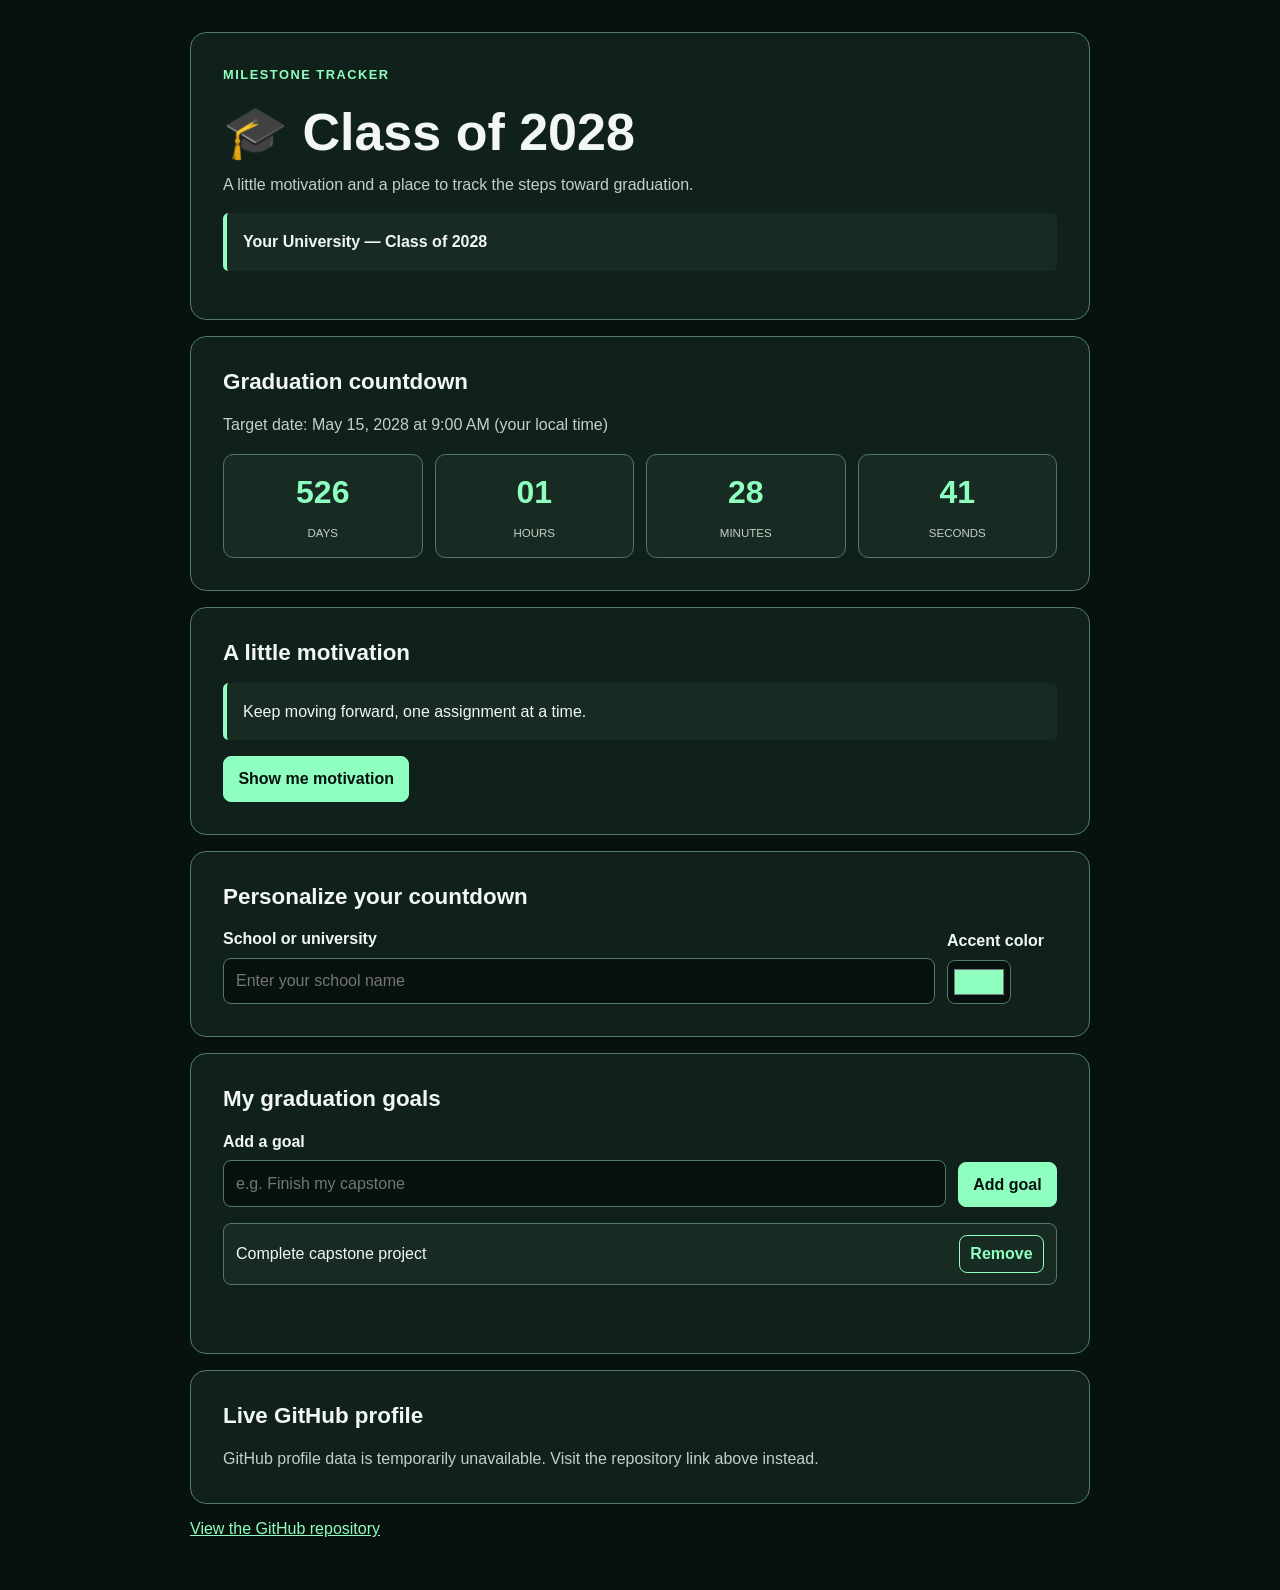
==== commit a1bd3d8a: "Replace homepage with interactive graduation planner" ====
--- a/index.html
+++ b/index.html
@@ -3,103 +3,244 @@
 <head>
   <meta charset="UTF-8">
   <meta name="viewport" content="width=device-width, initial-scale=1.0">
-  <meta name="description" content="Hannah Yawt's portfolio, web development projects, and contact information.">
-  <title>Home | Hannah Yawt's Portfolio</title>
-  <link rel="stylesheet" href="style.css">
+  <meta name="description" content="An interactive graduation countdown and goal planner for the Class of 2028.">
+  <title>Class of 2028 | Interactive Graduation Planner</title>
+  <style>
+    :root {
+      color-scheme: dark;
+      --accent-color: #8fffc0;
+      --page-bg: #07120f;
+      --surface: #10211b;
+      --surface-raised: #172b23;
+      --text: #f2f7f4;
+      --muted: #c3d0c8;
+      --border: #527965;
+      font-family: Arial, Helvetica, sans-serif;
+      background: var(--page-bg);
+      color: var(--text);
+    }
+    * { box-sizing: border-box; }
+    body { margin: 0; min-height: 100vh; line-height: 1.6; }
+    main { width: min(100% - 2rem, 900px); margin: 0 auto; padding: 2rem 0 3rem; }
+    h1, h2 { line-height: 1.2; }
+    h1 { margin: 0 0 .5rem; font-size: clamp(2rem, 6vw, 3.25rem); }
+    h2 { margin: 0 0 1rem; font-size: 1.4rem; }
+    p { margin: 0 0 1rem; }
+    a { color: var(--accent-color); }
+    .intro, .card { padding: clamp(1.1rem, 4vw, 2rem); background: var(--surface); border: 1px solid var(--border); border-radius: 1rem; }
+    .intro { margin-bottom: 1rem; }
+    .eyebrow { color: var(--accent-color); font-size: .8rem; font-weight: 700; letter-spacing: .12em; text-transform: uppercase; }
+    .muted, .subtitle { color: var(--muted); }
+    .card { margin-top: 1rem; }
+    .timer-grid { display: grid; grid-template-columns: repeat(4, minmax(0, 1fr)); gap: .75rem; }
+    .time-box { min-width: 0; padding: .8rem .5rem; border: 1px solid var(--border); border-radius: .65rem; background: var(--surface-raised); text-align: center; }
+    .time-value { display: block; color: var(--accent-color); font-size: clamp(1.4rem, 5vw, 2rem); font-variant-numeric: tabular-nums; font-weight: 800; }
+    .time-label { color: var(--muted); font-size: .72rem; text-transform: uppercase; }
+    .form-row { display: flex; flex-wrap: wrap; align-items: end; gap: .75rem; margin-top: 1rem; }
+    .field { min-width: 0; flex: 1 1 220px; }
+    label { display: block; margin-bottom: .35rem; font-weight: 700; }
+    input { width: 100%; min-height: 2.8rem; padding: .6rem .75rem; border: 1px solid var(--border); border-radius: .5rem; background: var(--page-bg); color: var(--text); font: inherit; }
+    input[type="color"] { width: 4rem; padding: .25rem; cursor: pointer; }
+    input:focus-visible, button:focus-visible, a:focus-visible { outline: 3px solid var(--accent-color); outline-offset: 3px; }
+    button { min-height: 2.8rem; padding: .55rem .9rem; border: 1px solid var(--accent-color); border-radius: .5rem; background: var(--accent-color); color: #07120f; font: inherit; font-weight: 700; cursor: pointer; }
+    button:hover { filter: brightness(1.08); }
+    .quote-box, .school-banner { margin-top: 1rem; padding: 1rem; border-left: 4px solid var(--accent-color); border-radius: .35rem; background: var(--surface-raised); }
+    .quote-box { min-height: 3.5rem; }
+    .school-banner { font-size: 1rem; font-weight: 700; transition: font-size .15s ease, color .15s ease; }
+    .school-banner.active-typing { color: var(--accent-color); font-size: 1.1rem; }
+    .goal-list { display: grid; gap: .6rem; margin: 1rem 0 0; padding: 0; list-style: none; }
+    .goal-item { display: flex; align-items: center; justify-content: space-between; gap: .75rem; padding: .65rem .75rem; border: 1px solid var(--border); border-radius: .5rem; background: var(--surface-raised); overflow-wrap: anywhere; }
+    .remove-btn { min-height: 2.2rem; padding: .35rem .65rem; background: transparent; color: var(--accent-color); }
+    .status { min-height: 1.5em; margin: .75rem 0 0; color: var(--muted); }
+    .github-card { display: flex; align-items: center; gap: 1rem; }
+    .github-avatar { width: 4rem; height: 4rem; border-radius: 50%; border: 2px solid var(--accent-color); }
+    [hidden] { display: none !important; }
+    @media (max-width: 480px) { .timer-grid { gap: .35rem; } .time-box { padding: .65rem .2rem; } .github-card { align-items: flex-start; } }
+    @media (prefers-reduced-motion: reduce) { *, *::before, *::after { transition-duration: .01ms !important; } }
+  </style>
 </head>
 <body>
-  <a class="skip-link" href="#main-content">Skip to main content</a>
-  <header class="site-header">
-    <div class="inner">
-      <a class="brand" href="index.html">Hannah Yawt</a>
-      <nav aria-label="Main navigation">
-        <ul class="nav-list">
-          <li><a href="index.html" aria-current="page">Home</a></li>
-          <li><a href="projects.html">Projects</a></li>
-          <li><a href="about.html">About Me</a></li>
-          <li><a href="contact.html">Contact</a></li>
-        </ul>
-      </nav>
-    </div>
-  </header>
-  <main id="main-content" class="page-shell">
-    <section class="card hero" aria-labelledby="page-title">
-      <div class="hero-copy">
-        <p class="eyebrow">Cybersecurity student</p>
-        <h1 id="page-title">Ethical Hacker in Progress</h1>
-        <p>Hello! I'm Hannah, an Information Technology student concentrating in Cybersecurity. My dream career is to become an ethical hacker, using my skills to protect systems, find vulnerabilities, and help people stay safe online.</p>
-        <div class="hero-actions">
-          <a class="button primary" href="projects.html">View projects</a>
-          <a class="button secondary" href="contact.html">Get in touch</a>
-        </div>
-      </div>
-      <aside class="hero-panel" aria-labelledby="quick-focus-title">
-        <h2 id="quick-focus-title">Quick Focus</h2>
-        <ul>
-          <li>Cybersecurity fundamentals</li>
-          <li>Systems thinking</li>
-          <li>Ethical hacking mindset</li>
-        </ul>
-      </aside>
-    </section>
-
-    <section class="card grad-card" aria-labelledby="grad-title">
-      <h2 id="grad-title">🎓 Class of 2028 Countdown</h2>
-      <p class="grad-subtitle">Target date: May 15, 2028 at 9:00 AM</p>
+  <main>
+    <header class="intro">
+      <p class="eyebrow">Milestone tracker</p>
+      <h1>🎓 Class of 2028</h1>
+      <p class="subtitle">A little motivation and a place to track the steps toward graduation.</p>
+      <p id="school-banner" class="school-banner">Your University — Class of 2028</p>
+    </header>
+
+    <section class="card" aria-labelledby="countdown-title">
+      <h2 id="countdown-title">Graduation countdown</h2>
+      <p class="muted">Target date: May 15, 2028 at 9:00 AM (your local time)</p>
       <div id="countdown-display" class="timer-grid" role="timer" aria-label="Time remaining until graduation" aria-live="off">
         <div class="time-box"><span id="days" class="time-value">--</span><span class="time-label">Days</span></div>
         <div class="time-box"><span id="hours" class="time-value">--</span><span class="time-label">Hours</span></div>
         <div class="time-box"><span id="minutes" class="time-value">--</span><span class="time-label">Minutes</span></div>
         <div class="time-box"><span id="seconds" class="time-value">--</span><span class="time-label">Seconds</span></div>
       </div>
-      <p id="countdown-complete" class="completion-message" role="status" hidden>🎉 Congratulations, Graduate! 🎉</p>
-    </section>
-
-    <section class="feature-grid" aria-label="Explore the portfolio">
-      <article class="card small-card">
-        <h2>Explore My Work</h2>
-        <p>See what I'm building, learning, and improving as I continue to grow in technology.</p>
-        <a href="projects.html">View my projects</a>
-      </article>
-      <article class="card small-card">
-        <h2>Learn About Me</h2>
-        <p>From tech interests to personal hobbies, this is a closer look at who I am beyond the screen.</p>
-        <a href="about.html">Read my story</a>
-      </article>
-      <article class="card small-card">
-        <h2>Connect</h2>
-        <p>Whether you have a question, opportunity, or idea, I would love to hear from you.</p>
-        <a href="contact.html">Contact me</a>
-      </article>
-    </section>
+      <p id="countdown-complete" class="status" role="status" hidden>🎉 Congratulations, Class of 2028!</p>
+    </section>
+
+    <section class="card" aria-labelledby="motivation-title">
+      <h2 id="motivation-title">A little motivation</h2>
+      <p id="motivation-text" class="quote-box" aria-live="polite">Keep moving forward, one assignment at a time.</p>
+      <button id="motivation-btn" type="button">Show me motivation</button>
+    </section>
+
+    <section class="card" aria-labelledby="customize-title">
+      <h2 id="customize-title">Personalize your countdown</h2>
+      <div class="form-row">
+        <div class="field">
+          <label for="school-name-input">School or university</label>
+          <input id="school-name-input" type="text" placeholder="Enter your school name" autocomplete="organization">
+        </div>
+        <div class="field" style="flex-grow: 0; flex-basis: 110px;">
+          <label for="accent-color-input">Accent color</label>
+          <input id="accent-color-input" type="color" value="#8fffc0">
+        </div>
+      </div>
+    </section>
+
+    <section class="card" aria-labelledby="goals-title">
+      <h2 id="goals-title">My graduation goals</h2>
+      <form id="goal-form" class="form-row">
+        <div class="field">
+          <label for="goal-input">Add a goal</label>
+          <input id="goal-input" type="text" placeholder="e.g. Finish my capstone" maxlength="120" required>
+        </div>
+        <button id="add-goal-btn" type="submit">Add goal</button>
+      </form>
+      <ul id="goal-list" class="goal-list" aria-label="Graduation goals"></ul>
+      <p id="goal-status" class="status" role="status" aria-live="polite"></p>
+    </section>
+
+    <section class="card" aria-labelledby="github-title">
+      <h2 id="github-title">Live GitHub profile</h2>
+      <div id="github-profile" class="github-card" hidden>
+        <img id="github-avatar" class="github-avatar" src="" alt="">
+        <div><p id="github-name" style="margin-bottom: .2rem; font-weight: 700;"></p><p id="github-repos" class="muted" style="margin: 0;"></p></div>
+      </div>
+      <p id="github-status" class="status" role="status" aria-live="polite">Loading public GitHub profile…</p>
+    </section>
+
+    <p class="status"><a href="https://github.com/YawtDevelopment/My-First-Site">View the GitHub repository</a></p>
   </main>
-  <footer><p>&copy; 2026 Hannah Yawt. All rights reserved.</p></footer>
 
   <script>
-    const graduationDate = new Date('May 15, 2028 09:00:00').getTime();
-    const countdownDisplay = document.querySelector('#countdown-display');
-    const completionMessage = document.querySelector('#countdown-complete');
-
-    function updateCountdown() {
-      const distance = graduationDate - Date.now();
-
-      if (distance <= 0) {
-        window.clearInterval(timerInterval);
-        countdownDisplay.hidden = true;
-        completionMessage.hidden = false;
-        return;
+    (() => {
+      const targetDate = new Date(2028, 4, 15, 9, 0, 0).getTime();
+      const countdownDisplay = document.getElementById('countdown-display');
+      const countdownComplete = document.getElementById('countdown-complete');
+      const dayValue = document.getElementById('days');
+      const hourValue = document.getElementById('hours');
+      const minuteValue = document.getElementById('minutes');
+      const secondValue = document.getElementById('seconds');
+      let countdownInterval;
+
+      function updateCountdown() {
+        const remaining = targetDate - Date.now();
+        if (remaining <= 0) {
+          window.clearInterval(countdownInterval);
+          countdownDisplay.hidden = true;
+          countdownComplete.hidden = false;
+          return;
+        }
+        dayValue.textContent = Math.floor(remaining / 86400000).toString();
+        hourValue.textContent = String(Math.floor(remaining / 3600000) % 24).padStart(2, '0');
+        minuteValue.textContent = String(Math.floor(remaining / 60000) % 60).padStart(2, '0');
+        secondValue.textContent = String(Math.floor(remaining / 1000) % 60).padStart(2, '0');
       }
-
-      document.querySelector('#days').textContent = Math.floor(distance / 86400000);
-      document.querySelector('#hours').textContent = String(Math.floor((distance % 86400000) / 3600000)).padStart(2, '0');
-      document.querySelector('#minutes').textContent = String(Math.floor((distance % 3600000) / 60000)).padStart(2, '0');
-      document.querySelector('#seconds').textContent = String(Math.floor((distance % 60000) / 1000)).padStart(2, '0');
-    }
-
-    updateCountdown();
-    if (graduationDate > Date.now()) {
-      window.timerInterval = window.setInterval(updateCountdown, 1000);
-    }
+      updateCountdown();
+      if (targetDate > Date.now()) countdownInterval = window.setInterval(updateCountdown, 1000);
+
+      const quotes = [
+        'Every assignment finished is one step closer to walking across that stage.',
+        'Future Spring 2028 graduate in progress—keep pushing!',
+        'Small daily progress leads to big graduation day results.',
+        'You didn’t come this far to only come this far.'
+      ];
+      const motivationButton = document.getElementById('motivation-btn');
+      const motivationText = document.getElementById('motivation-text');
+      let quoteIndex = 0;
+      motivationButton.addEventListener('click', () => {
+        motivationText.textContent = quotes[quoteIndex];
+        quoteIndex = (quoteIndex + 1) % quotes.length;
+      });
+
+      const colorInput = document.getElementById('accent-color-input');
+      colorInput.addEventListener('input', (event) => {
+        document.documentElement.style.setProperty('--accent-color', event.target.value);
+      });
+
+      const schoolInput = document.getElementById('school-name-input');
+      const schoolBanner = document.getElementById('school-banner');
+      schoolInput.addEventListener('input', (event) => {
+        const schoolName = event.target.value.trim();
+        schoolBanner.textContent = schoolName ? `${schoolName} — Class of 2028` : 'Your University — Class of 2028';
+        schoolBanner.classList.toggle('active-typing', Boolean(schoolName));
+      });
+
+      const goalForm = document.getElementById('goal-form');
+      const goalInput = document.getElementById('goal-input');
+      const goalList = document.getElementById('goal-list');
+      const goalStatus = document.getElementById('goal-status');
+
+      function addGoalItem(text) {
+        const item = document.createElement('li');
+        item.className = 'goal-item';
+        const label = document.createElement('span');
+        label.textContent = text;
+        const removeButton = document.createElement('button');
+        removeButton.type = 'button';
+        removeButton.className = 'remove-btn';
+        removeButton.textContent = 'Remove';
+        removeButton.setAttribute('aria-label', `Remove goal: ${text}`);
+        removeButton.addEventListener('click', () => {
+          item.remove();
+          goalStatus.textContent = `Removed goal: ${text}`;
+        });
+        item.appendChild(label);
+        item.appendChild(removeButton);
+        goalList.appendChild(item);
+      }
+
+      goalForm.addEventListener('submit', (event) => {
+        event.preventDefault();
+        const goal = goalInput.value.trim();
+        if (!goal) {
+          goalStatus.textContent = 'Enter a goal before adding it.';
+          goalInput.focus();
+          return;
+        }
+        addGoalItem(goal);
+        goalStatus.textContent = `Added goal: ${goal}`;
+        goalInput.value = '';
+        goalInput.focus();
+      });
+      addGoalItem('Complete capstone project');
+
+      async function loadGitHubProfile() {
+        const status = document.getElementById('github-status');
+        const profileCard = document.getElementById('github-profile');
+        try {
+          const response = await fetch('https://api.github.com/users/YawtDevelopment', {
+            headers: { Accept: 'application/vnd.github+json' }
+          });
+          if (!response.ok) throw new Error(`GitHub API responded with ${response.status}`);
+          const profile = await response.json();
+          if (!profile.login || !profile.avatar_url) throw new Error('Profile data is incomplete');
+          const avatar = document.getElementById('github-avatar');
+          avatar.src = profile.avatar_url;
+          avatar.alt = `${profile.login} GitHub profile picture`;
+          document.getElementById('github-name').textContent = profile.name || profile.login;
+          document.getElementById('github-repos').textContent = `${Number(profile.public_repos) || 0} public repositories`;
+          profileCard.hidden = false;
+          status.hidden = true;
+        } catch {
+          status.textContent = 'GitHub profile data is temporarily unavailable. Visit the repository link above instead.';
+        }
+      }
+      loadGitHubProfile();
+    })();
   </script>
 </body>
 </html>
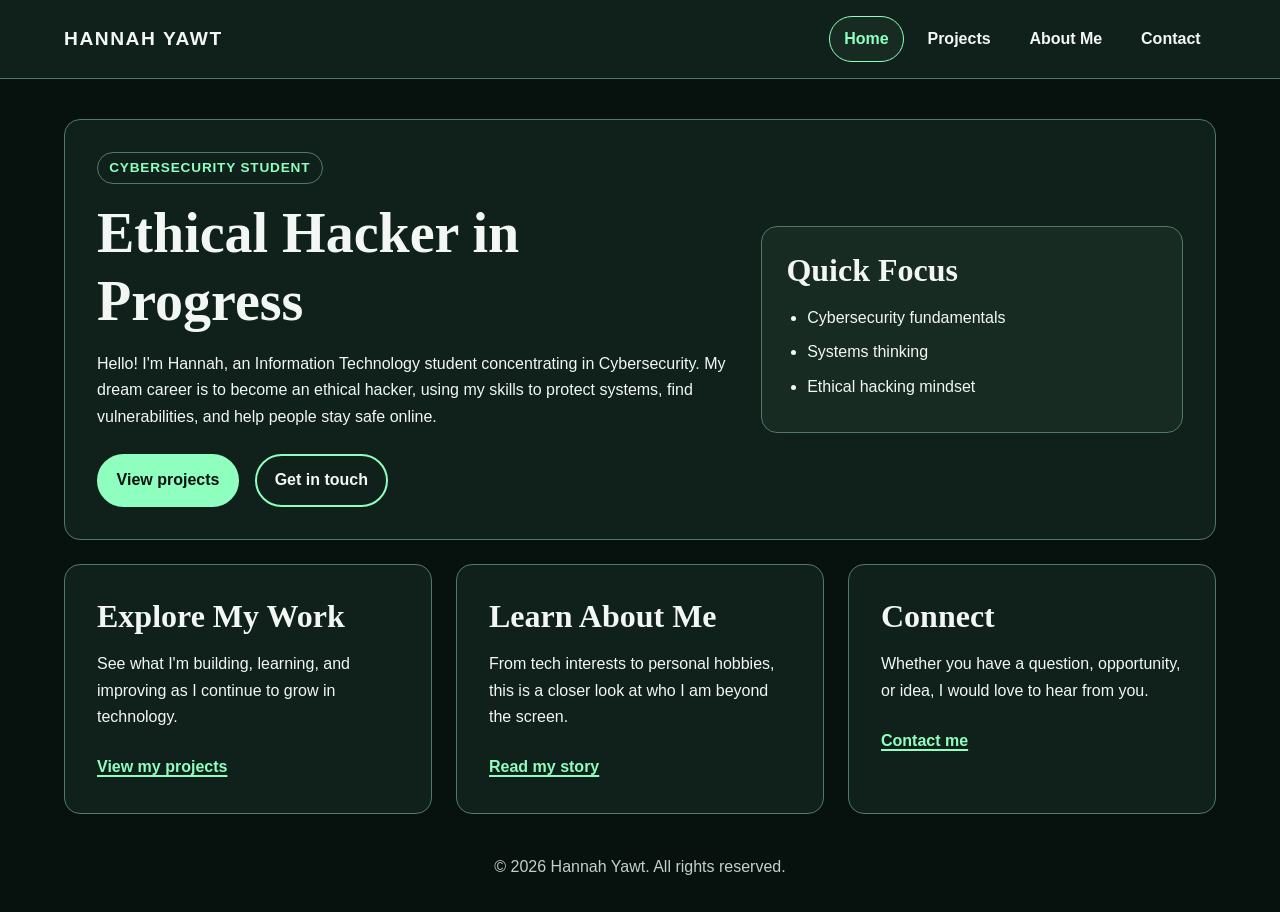
==== commit 6b605c2e: "Restore portfolio homepage and move milestone countdown to Future Work project card" ====
--- a/index.html
+++ b/index.html
@@ -3,244 +3,63 @@
 <head>
   <meta charset="UTF-8">
   <meta name="viewport" content="width=device-width, initial-scale=1.0">
-  <meta name="description" content="An interactive graduation countdown and goal planner for the Class of 2028.">
-  <title>Class of 2028 | Interactive Graduation Planner</title>
-  <style>
-    :root {
-      color-scheme: dark;
-      --accent-color: #8fffc0;
-      --page-bg: #07120f;
-      --surface: #10211b;
-      --surface-raised: #172b23;
-      --text: #f2f7f4;
-      --muted: #c3d0c8;
-      --border: #527965;
-      font-family: Arial, Helvetica, sans-serif;
-      background: var(--page-bg);
-      color: var(--text);
-    }
-    * { box-sizing: border-box; }
-    body { margin: 0; min-height: 100vh; line-height: 1.6; }
-    main { width: min(100% - 2rem, 900px); margin: 0 auto; padding: 2rem 0 3rem; }
-    h1, h2 { line-height: 1.2; }
-    h1 { margin: 0 0 .5rem; font-size: clamp(2rem, 6vw, 3.25rem); }
-    h2 { margin: 0 0 1rem; font-size: 1.4rem; }
-    p { margin: 0 0 1rem; }
-    a { color: var(--accent-color); }
-    .intro, .card { padding: clamp(1.1rem, 4vw, 2rem); background: var(--surface); border: 1px solid var(--border); border-radius: 1rem; }
-    .intro { margin-bottom: 1rem; }
-    .eyebrow { color: var(--accent-color); font-size: .8rem; font-weight: 700; letter-spacing: .12em; text-transform: uppercase; }
-    .muted, .subtitle { color: var(--muted); }
-    .card { margin-top: 1rem; }
-    .timer-grid { display: grid; grid-template-columns: repeat(4, minmax(0, 1fr)); gap: .75rem; }
-    .time-box { min-width: 0; padding: .8rem .5rem; border: 1px solid var(--border); border-radius: .65rem; background: var(--surface-raised); text-align: center; }
-    .time-value { display: block; color: var(--accent-color); font-size: clamp(1.4rem, 5vw, 2rem); font-variant-numeric: tabular-nums; font-weight: 800; }
-    .time-label { color: var(--muted); font-size: .72rem; text-transform: uppercase; }
-    .form-row { display: flex; flex-wrap: wrap; align-items: end; gap: .75rem; margin-top: 1rem; }
-    .field { min-width: 0; flex: 1 1 220px; }
-    label { display: block; margin-bottom: .35rem; font-weight: 700; }
-    input { width: 100%; min-height: 2.8rem; padding: .6rem .75rem; border: 1px solid var(--border); border-radius: .5rem; background: var(--page-bg); color: var(--text); font: inherit; }
-    input[type="color"] { width: 4rem; padding: .25rem; cursor: pointer; }
-    input:focus-visible, button:focus-visible, a:focus-visible { outline: 3px solid var(--accent-color); outline-offset: 3px; }
-    button { min-height: 2.8rem; padding: .55rem .9rem; border: 1px solid var(--accent-color); border-radius: .5rem; background: var(--accent-color); color: #07120f; font: inherit; font-weight: 700; cursor: pointer; }
-    button:hover { filter: brightness(1.08); }
-    .quote-box, .school-banner { margin-top: 1rem; padding: 1rem; border-left: 4px solid var(--accent-color); border-radius: .35rem; background: var(--surface-raised); }
-    .quote-box { min-height: 3.5rem; }
-    .school-banner { font-size: 1rem; font-weight: 700; transition: font-size .15s ease, color .15s ease; }
-    .school-banner.active-typing { color: var(--accent-color); font-size: 1.1rem; }
-    .goal-list { display: grid; gap: .6rem; margin: 1rem 0 0; padding: 0; list-style: none; }
-    .goal-item { display: flex; align-items: center; justify-content: space-between; gap: .75rem; padding: .65rem .75rem; border: 1px solid var(--border); border-radius: .5rem; background: var(--surface-raised); overflow-wrap: anywhere; }
-    .remove-btn { min-height: 2.2rem; padding: .35rem .65rem; background: transparent; color: var(--accent-color); }
-    .status { min-height: 1.5em; margin: .75rem 0 0; color: var(--muted); }
-    .github-card { display: flex; align-items: center; gap: 1rem; }
-    .github-avatar { width: 4rem; height: 4rem; border-radius: 50%; border: 2px solid var(--accent-color); }
-    [hidden] { display: none !important; }
-    @media (max-width: 480px) { .timer-grid { gap: .35rem; } .time-box { padding: .65rem .2rem; } .github-card { align-items: flex-start; } }
-    @media (prefers-reduced-motion: reduce) { *, *::before, *::after { transition-duration: .01ms !important; } }
-  </style>
+  <meta name="description" content="Hannah Yawt's portfolio, web development projects, and contact information.">
+  <title>Home | Hannah Yawt's Portfolio</title>
+  <link rel="stylesheet" href="style.css">
 </head>
 <body>
-  <main>
-    <header class="intro">
-      <p class="eyebrow">Milestone tracker</p>
-      <h1>🎓 Class of 2028</h1>
-      <p class="subtitle">A little motivation and a place to track the steps toward graduation.</p>
-      <p id="school-banner" class="school-banner">Your University — Class of 2028</p>
-    </header>
-
-    <section class="card" aria-labelledby="countdown-title">
-      <h2 id="countdown-title">Graduation countdown</h2>
-      <p class="muted">Target date: May 15, 2028 at 9:00 AM (your local time)</p>
-      <div id="countdown-display" class="timer-grid" role="timer" aria-label="Time remaining until graduation" aria-live="off">
-        <div class="time-box"><span id="days" class="time-value">--</span><span class="time-label">Days</span></div>
-        <div class="time-box"><span id="hours" class="time-value">--</span><span class="time-label">Hours</span></div>
-        <div class="time-box"><span id="minutes" class="time-value">--</span><span class="time-label">Minutes</span></div>
-        <div class="time-box"><span id="seconds" class="time-value">--</span><span class="time-label">Seconds</span></div>
-      </div>
-      <p id="countdown-complete" class="status" role="status" hidden>🎉 Congratulations, Class of 2028!</p>
-    </section>
-
-    <section class="card" aria-labelledby="motivation-title">
-      <h2 id="motivation-title">A little motivation</h2>
-      <p id="motivation-text" class="quote-box" aria-live="polite">Keep moving forward, one assignment at a time.</p>
-      <button id="motivation-btn" type="button">Show me motivation</button>
-    </section>
-
-    <section class="card" aria-labelledby="customize-title">
-      <h2 id="customize-title">Personalize your countdown</h2>
-      <div class="form-row">
-        <div class="field">
-          <label for="school-name-input">School or university</label>
-          <input id="school-name-input" type="text" placeholder="Enter your school name" autocomplete="organization">
-        </div>
-        <div class="field" style="flex-grow: 0; flex-basis: 110px;">
-          <label for="accent-color-input">Accent color</label>
-          <input id="accent-color-input" type="color" value="#8fffc0">
+  <a class="skip-link" href="#main-content">Skip to main content</a>
+  <header class="site-header">
+    <div class="inner">
+      <a class="brand" href="index.html">Hannah Yawt</a>
+      <nav aria-label="Main navigation">
+        <ul class="nav-list">
+          <li><a href="index.html" aria-current="page">Home</a></li>
+          <li><a href="projects.html">Projects</a></li>
+          <li><a href="about.html">About Me</a></li>
+          <li><a href="contact.html">Contact</a></li>
+        </ul>
+      </nav>
+    </div>
+  </header>
+  <main id="main-content" class="page-shell">
+    <section class="card hero" aria-labelledby="page-title">
+      <div class="hero-copy">
+        <p class="eyebrow">Cybersecurity student</p>
+        <h1 id="page-title">Ethical Hacker in Progress</h1>
+        <p>Hello! I'm Hannah, an Information Technology student concentrating in Cybersecurity. My dream career is to become an ethical hacker, using my skills to protect systems, find vulnerabilities, and help people stay safe online.</p>
+        <div class="hero-actions">
+          <a class="button primary" href="projects.html">View projects</a>
+          <a class="button secondary" href="contact.html">Get in touch</a>
         </div>
       </div>
+      <aside class="hero-panel" aria-labelledby="quick-focus-title">
+        <h2 id="quick-focus-title">Quick Focus</h2>
+        <ul>
+          <li>Cybersecurity fundamentals</li>
+          <li>Systems thinking</li>
+          <li>Ethical hacking mindset</li>
+        </ul>
+      </aside>
     </section>
-
-    <section class="card" aria-labelledby="goals-title">
-      <h2 id="goals-title">My graduation goals</h2>
-      <form id="goal-form" class="form-row">
-        <div class="field">
-          <label for="goal-input">Add a goal</label>
-          <input id="goal-input" type="text" placeholder="e.g. Finish my capstone" maxlength="120" required>
-        </div>
-        <button id="add-goal-btn" type="submit">Add goal</button>
-      </form>
-      <ul id="goal-list" class="goal-list" aria-label="Graduation goals"></ul>
-      <p id="goal-status" class="status" role="status" aria-live="polite"></p>
+    <section class="feature-grid" aria-label="Explore the portfolio">
+      <article class="card small-card">
+        <h2>Explore My Work</h2>
+        <p>See what I'm building, learning, and improving as I continue to grow in technology.</p>
+        <a href="projects.html">View my projects</a>
+      </article>
+      <article class="card small-card">
+        <h2>Learn About Me</h2>
+        <p>From tech interests to personal hobbies, this is a closer look at who I am beyond the screen.</p>
+        <a href="about.html">Read my story</a>
+      </article>
+      <article class="card small-card">
+        <h2>Connect</h2>
+        <p>Whether you have a question, opportunity, or idea, I would love to hear from you.</p>
+        <a href="contact.html">Contact me</a>
+      </article>
     </section>
-
-    <section class="card" aria-labelledby="github-title">
-      <h2 id="github-title">Live GitHub profile</h2>
-      <div id="github-profile" class="github-card" hidden>
-        <img id="github-avatar" class="github-avatar" src="" alt="">
-        <div><p id="github-name" style="margin-bottom: .2rem; font-weight: 700;"></p><p id="github-repos" class="muted" style="margin: 0;"></p></div>
-      </div>
-      <p id="github-status" class="status" role="status" aria-live="polite">Loading public GitHub profile…</p>
-    </section>
-
-    <p class="status"><a href="https://github.com/YawtDevelopment/My-First-Site">View the GitHub repository</a></p>
   </main>
-
-  <script>
-    (() => {
-      const targetDate = new Date(2028, 4, 15, 9, 0, 0).getTime();
-      const countdownDisplay = document.getElementById('countdown-display');
-      const countdownComplete = document.getElementById('countdown-complete');
-      const dayValue = document.getElementById('days');
-      const hourValue = document.getElementById('hours');
-      const minuteValue = document.getElementById('minutes');
-      const secondValue = document.getElementById('seconds');
-      let countdownInterval;
-
-      function updateCountdown() {
-        const remaining = targetDate - Date.now();
-        if (remaining <= 0) {
-          window.clearInterval(countdownInterval);
-          countdownDisplay.hidden = true;
-          countdownComplete.hidden = false;
-          return;
-        }
-        dayValue.textContent = Math.floor(remaining / 86400000).toString();
-        hourValue.textContent = String(Math.floor(remaining / 3600000) % 24).padStart(2, '0');
-        minuteValue.textContent = String(Math.floor(remaining / 60000) % 60).padStart(2, '0');
-        secondValue.textContent = String(Math.floor(remaining / 1000) % 60).padStart(2, '0');
-      }
-      updateCountdown();
-      if (targetDate > Date.now()) countdownInterval = window.setInterval(updateCountdown, 1000);
-
-      const quotes = [
-        'Every assignment finished is one step closer to walking across that stage.',
-        'Future Spring 2028 graduate in progress—keep pushing!',
-        'Small daily progress leads to big graduation day results.',
-        'You didn’t come this far to only come this far.'
-      ];
-      const motivationButton = document.getElementById('motivation-btn');
-      const motivationText = document.getElementById('motivation-text');
-      let quoteIndex = 0;
-      motivationButton.addEventListener('click', () => {
-        motivationText.textContent = quotes[quoteIndex];
-        quoteIndex = (quoteIndex + 1) % quotes.length;
-      });
-
-      const colorInput = document.getElementById('accent-color-input');
-      colorInput.addEventListener('input', (event) => {
-        document.documentElement.style.setProperty('--accent-color', event.target.value);
-      });
-
-      const schoolInput = document.getElementById('school-name-input');
-      const schoolBanner = document.getElementById('school-banner');
-      schoolInput.addEventListener('input', (event) => {
-        const schoolName = event.target.value.trim();
-        schoolBanner.textContent = schoolName ? `${schoolName} — Class of 2028` : 'Your University — Class of 2028';
-        schoolBanner.classList.toggle('active-typing', Boolean(schoolName));
-      });
-
-      const goalForm = document.getElementById('goal-form');
-      const goalInput = document.getElementById('goal-input');
-      const goalList = document.getElementById('goal-list');
-      const goalStatus = document.getElementById('goal-status');
-
-      function addGoalItem(text) {
-        const item = document.createElement('li');
-        item.className = 'goal-item';
-        const label = document.createElement('span');
-        label.textContent = text;
-        const removeButton = document.createElement('button');
-        removeButton.type = 'button';
-        removeButton.className = 'remove-btn';
-        removeButton.textContent = 'Remove';
-        removeButton.setAttribute('aria-label', `Remove goal: ${text}`);
-        removeButton.addEventListener('click', () => {
-          item.remove();
-          goalStatus.textContent = `Removed goal: ${text}`;
-        });
-        item.appendChild(label);
-        item.appendChild(removeButton);
-        goalList.appendChild(item);
-      }
-
-      goalForm.addEventListener('submit', (event) => {
-        event.preventDefault();
-        const goal = goalInput.value.trim();
-        if (!goal) {
-          goalStatus.textContent = 'Enter a goal before adding it.';
-          goalInput.focus();
-          return;
-        }
-        addGoalItem(goal);
-        goalStatus.textContent = `Added goal: ${goal}`;
-        goalInput.value = '';
-        goalInput.focus();
-      });
-      addGoalItem('Complete capstone project');
-
-      async function loadGitHubProfile() {
-        const status = document.getElementById('github-status');
-        const profileCard = document.getElementById('github-profile');
-        try {
-          const response = await fetch('https://api.github.com/users/YawtDevelopment', {
-            headers: { Accept: 'application/vnd.github+json' }
-          });
-          if (!response.ok) throw new Error(`GitHub API responded with ${response.status}`);
-          const profile = await response.json();
-          if (!profile.login || !profile.avatar_url) throw new Error('Profile data is incomplete');
-          const avatar = document.getElementById('github-avatar');
-          avatar.src = profile.avatar_url;
-          avatar.alt = `${profile.login} GitHub profile picture`;
-          document.getElementById('github-name').textContent = profile.name || profile.login;
-          document.getElementById('github-repos').textContent = `${Number(profile.public_repos) || 0} public repositories`;
-          profileCard.hidden = false;
-          status.hidden = true;
-        } catch {
-          status.textContent = 'GitHub profile data is temporarily unavailable. Visit the repository link above instead.';
-        }
-      }
-      loadGitHubProfile();
-    })();
-  </script>
+  <footer><p>&copy; 2026 Hannah Yawt. All rights reserved.</p></footer>
 </body>
 </html>
--- a/style.css
+++ b/style.css
@@ -0,0 +1,218 @@
+:root {
+  color-scheme: dark;
+  --page-bg: #07120f;
+  --surface: #10211b;
+  --surface-raised: #172b23;
+  --text: #f2f7f4;
+  --muted: #c3d0c8;
+  --mint: #8fffc0;
+  --mint-hover: #b0ffd2;
+  --border: #527965;
+  --danger: #ffb4ab;
+  --space-1: 0.5rem;
+  --space-2: 1rem;
+  --space-3: 1.5rem;
+  --space-4: 2rem;
+  --space-5: 2.5rem;
+  --radius: 1rem;
+}
+
+* { box-sizing: border-box; }
+html { scroll-behavior: smooth; }
+body {
+  margin: 0;
+  min-height: 100vh;
+  color: var(--text);
+  background: var(--page-bg);
+  font-family: Arial, Helvetica, sans-serif;
+  font-size: 1rem;
+  line-height: 1.65;
+}
+img { display: block; max-width: 100%; }
+p { margin: 0 0 var(--space-2); }
+a { color: var(--mint); font-weight: 700; text-decoration-thickness: 0.12em; text-underline-offset: 0.2em; }
+a:hover { color: var(--mint-hover); }
+a:focus-visible, button:focus-visible, input:focus-visible, textarea:focus-visible {
+  outline: 3px solid var(--mint-hover);
+  outline-offset: 3px;
+}
+h1, h2, h3 { margin: 0 0 var(--space-2); line-height: 1.2; }
+h1, h2 { font-family: Georgia, 'Times New Roman', serif; }
+h1 { font-size: clamp(2.2rem, 5vw, 3.5rem); }
+h2 { font-size: clamp(1.5rem, 3vw, 2rem); }
+h3 { font-size: 1.25rem; }
+ul { margin: 0; padding-left: 1.3rem; }
+li { margin-bottom: var(--space-1); }
+
+.skip-link {
+  position: absolute;
+  z-index: 100;
+  top: var(--space-2);
+  left: var(--space-2);
+  padding: 0.7rem 1rem;
+  transform: translateY(-200%);
+  background: var(--mint);
+  color: #07120f;
+  border-radius: 0.4rem;
+}
+.skip-link:focus { transform: translateY(0); color: #07120f; }
+.site-header { background: var(--surface); border-bottom: 1px solid var(--border); }
+.inner {
+  max-width: 1200px;
+  margin: 0 auto;
+  padding: var(--space-2) var(--space-3);
+  display: flex;
+  justify-content: space-between;
+  align-items: center;
+  gap: var(--space-2);
+}
+.brand { color: var(--text); font-size: 1.2rem; font-weight: 800; letter-spacing: 0.08em; text-decoration: none; text-transform: uppercase; }
+.nav-list { display: flex; flex-wrap: wrap; gap: var(--space-1); margin: 0; padding: 0; list-style: none; }
+.nav-list li { margin: 0; }
+.nav-list a {
+  display: inline-block;
+  padding: 0.55rem 0.9rem;
+  border: 1px solid transparent;
+  border-radius: 999px;
+  color: var(--text);
+  text-decoration: none;
+}
+.nav-list a:hover, .nav-list a[aria-current="page"] { border-color: var(--mint); background: var(--surface-raised); color: var(--mint); }
+.page-shell { position: relative; max-width: 1200px; margin: 0 auto; padding: var(--space-5) var(--space-3) var(--space-5); }
+.card { padding: var(--space-4); background: var(--surface); border: 1px solid var(--border); border-radius: var(--radius); }
+.hero { display: grid; align-items: center; gap: var(--space-4); }
+.hero-copy { max-width: 44rem; }
+.eyebrow {
+  display: inline-block;
+  margin: 0 0 var(--space-2);
+  padding: 0.25rem 0.7rem;
+  border: 1px solid var(--border);
+  border-radius: 999px;
+  color: var(--mint);
+  font-size: 0.85rem;
+  font-weight: 700;
+  letter-spacing: 0.06em;
+  text-transform: uppercase;
+}
+.hero-actions { display: flex; flex-wrap: wrap; gap: var(--space-2); margin-top: var(--space-3); }
+.button {
+  display: inline-block;
+  padding: 0.7rem 1.1rem;
+  border: 2px solid var(--mint);
+  border-radius: 999px;
+  font: inherit;
+  font-weight: 700;
+  text-align: center;
+  text-decoration: none;
+  cursor: pointer;
+}
+.button.primary { background: var(--mint); color: #07120f; }
+.button.primary:hover { background: var(--mint-hover); border-color: var(--mint-hover); color: #07120f; }
+.button.secondary { background: transparent; color: var(--text); }
+.button.secondary:hover { background: var(--surface-raised); color: var(--mint); }
+.hero-panel, .contact-card { padding: var(--space-3); background: var(--surface-raised); border: 1px solid var(--border); border-radius: var(--radius); }
+.feature-grid, .project-grid, .interest-grid { display: grid; gap: var(--space-3); margin-top: var(--space-3); }
+.small-card { min-height: 100%; }
+.small-card a { display: inline-block; margin-top: var(--space-1); }
+
+.grad-card {
+  margin-top: var(--space-3);
+  text-align: center;
+}
+.grad-subtitle {
+  color: var(--muted);
+}
+.timer-grid {
+  display: grid;
+  grid-template-columns: repeat(4, minmax(0, 1fr));
+  gap: var(--space-1);
+}
+.time-box {
+  min-width: 0;
+  padding: var(--space-2) var(--space-1);
+  border-radius: 0.5rem;
+  background: var(--surface-raised);
+  border: 1px solid var(--border);
+}
+.time-value {
+  display: block;
+  color: var(--mint);
+  font-size: clamp(1.35rem, 5vw, 2rem);
+  font-weight: 800;
+  font-variant-numeric: tabular-nums;
+}
+.time-label {
+  display: block;
+  margin-top: 0.25rem;
+  color: var(--muted);
+  font-size: 0.75rem;
+  text-transform: uppercase;
+}
+.completion-message {
+  margin: 0;
+  padding: var(--space-2) 0;
+  color: var(--mint);
+  font-size: 1.25rem;
+  font-weight: 800;
+}
+[hidden] { display: none !important; }
+
+.project-intro { margin-bottom: var(--space-3); }
+.project-card { display: flex; flex-direction: column; align-items: flex-start; gap: var(--space-1); }
+.project-card p { margin-bottom: 0; }
+.about-layout, .contact-layout { display: grid; align-items: center; gap: var(--space-4); }
+.about-image-wrap { overflow: hidden; border: 1px solid var(--border); border-radius: var(--radius); background: var(--surface-raised); }
+.about-image-wrap img { width: 100%; height: 100%; max-height: 34rem; object-fit: cover; }
+.interests-section { margin-top: var(--space-3); }
+.interest-grid { margin-top: var(--space-2); }
+.interest-card { background: var(--surface-raised); }
+.contact-card { margin-top: var(--space-3); }
+.contact-card ul { padding: 0; list-style: none; }
+.contact-card li { margin-bottom: var(--space-1); }
+.form-card { background: var(--surface-raised); }
+.form-field { margin: var(--space-3) 0; }
+.form-field label { display: block; margin-bottom: 0.4rem; font-weight: 700; }
+.form-field label span { color: var(--muted); font-size: 0.9rem; font-weight: 400; }
+input, textarea {
+  width: 100%;
+  padding: 0.75rem;
+  border: 2px solid var(--border);
+  border-radius: 0.45rem;
+  background: var(--page-bg);
+  color: var(--text);
+  font: inherit;
+}
+textarea { resize: vertical; }
+input[aria-invalid="true"], textarea[aria-invalid="true"] { border-color: var(--danger); }
+.field-error { margin: 0.35rem 0 0; color: var(--danger); font-weight: 700; }
+.form-status { min-height: 1.6em; margin: var(--space-2) 0 0; color: var(--text); }
+footer { padding: 0 var(--space-3) var(--space-4); color: var(--muted); text-align: center; }
+footer p { margin: 0; }
+
+@media (min-width: 768px) {
+  .hero, .about-layout, .contact-layout { grid-template-columns: 1.2fr 0.8fr; }
+  .feature-grid { grid-template-columns: repeat(3, minmax(0, 1fr)); }
+  .project-grid, .interest-grid { grid-template-columns: repeat(2, minmax(0, 1fr)); }
+}
+@media (min-width: 1100px) {
+  .project-grid, .interest-grid { grid-template-columns: repeat(3, minmax(0, 1fr)); }
+}
+@media (max-width: 767px) {
+  .inner { align-items: flex-start; flex-direction: column; }
+  .nav-list { width: 100%; }
+  .nav-list a { padding: 0.5rem 0.65rem; }
+  .page-shell { padding-top: var(--space-4); }
+  .card { padding: var(--space-3); }
+}
+@media (max-width: 480px) {
+  .page-shell { padding-right: var(--space-2); padding-left: var(--space-2); }
+  .nav-list { flex-direction: column; }
+  .nav-list a { width: 100%; }
+  .hero-actions { flex-direction: column; }
+  .button { width: 100%; }
+  .timer-grid { gap: 0.35rem; }
+  .time-box { padding: 0.6rem 0.25rem; }
+}
+@media (prefers-reduced-motion: reduce) {
+  *, *::before, *::after { scroll-behavior: auto !important; }
+}
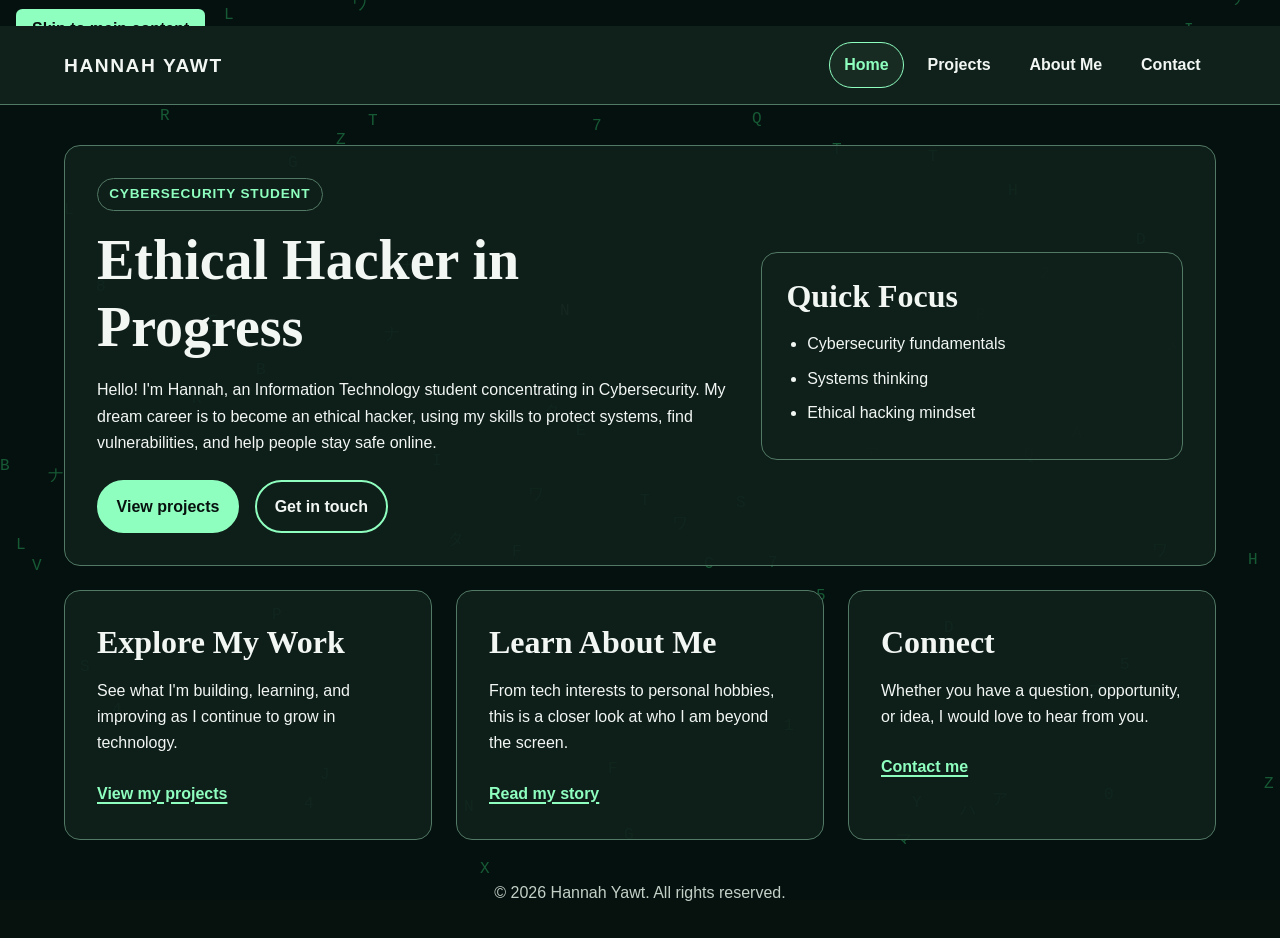
==== commit ddda8c56: "Add animated Matrix rain to the main portfolio homepage" ====
--- a/index.html
+++ b/index.html
@@ -6,6 +6,8 @@
   <meta name="description" content="Hannah Yawt's portfolio, web development projects, and contact information.">
   <title>Home | Hannah Yawt's Portfolio</title>
   <link rel="stylesheet" href="style.css">
+  <link rel="stylesheet" href="matrix.css">
+  <script src="matrix.js" defer></script>
 </head>
 <body>
   <a class="skip-link" href="#main-content">Skip to main content</a>
--- a/matrix.css
+++ b/matrix.css
@@ -0,0 +1,25 @@
+#matrix-canvas {
+  position: fixed;
+  inset: 0;
+  z-index: 0;
+  width: 100%;
+  height: 100%;
+  pointer-events: none;
+  opacity: 0.3;
+}
+
+/* Keep page content readable above the decorative rain. */
+body > :not(#matrix-canvas) {
+  position: relative;
+  z-index: 1;
+}
+
+/* Slightly translucent panels let the Matrix effect show through. */
+.card,
+.hero-panel {
+  background-color: rgba(16, 33, 27, 0.9);
+}
+
+@media (prefers-reduced-motion: reduce) {
+  #matrix-canvas { opacity: 0.18; }
+}
